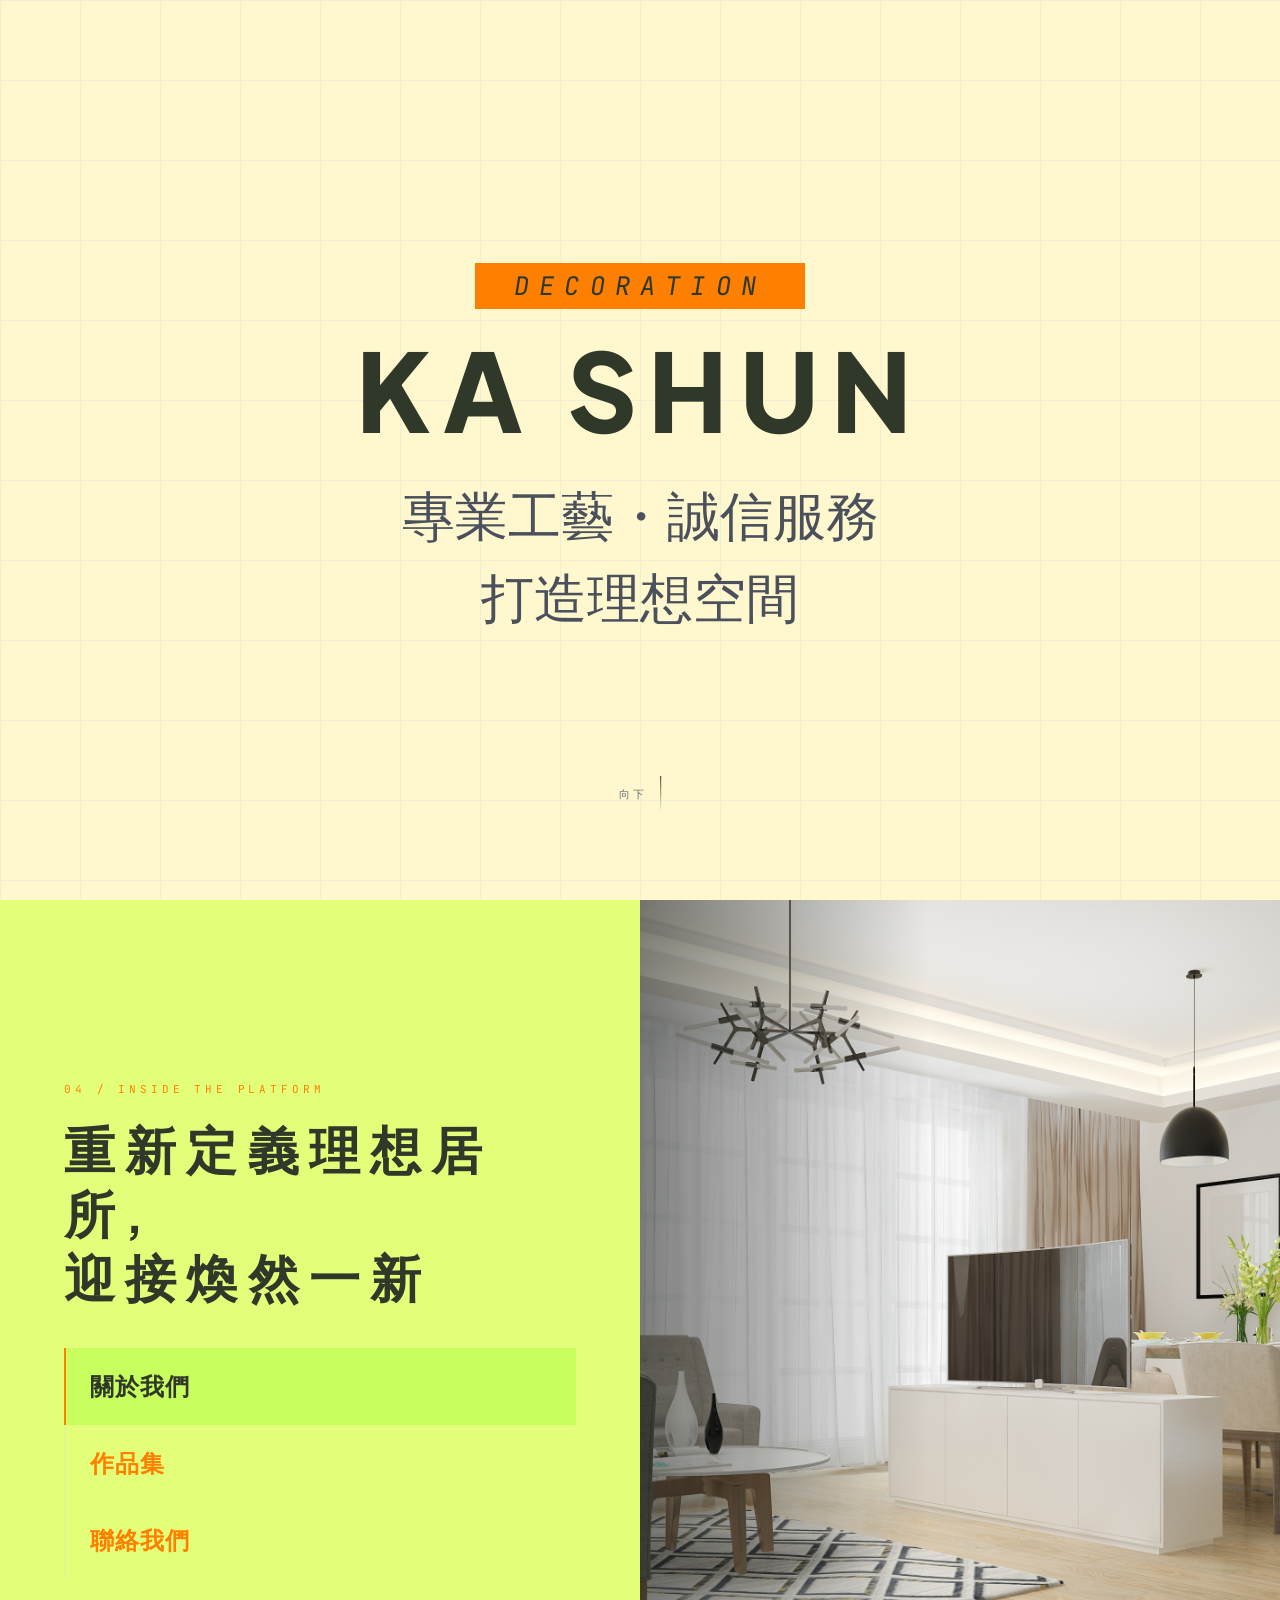
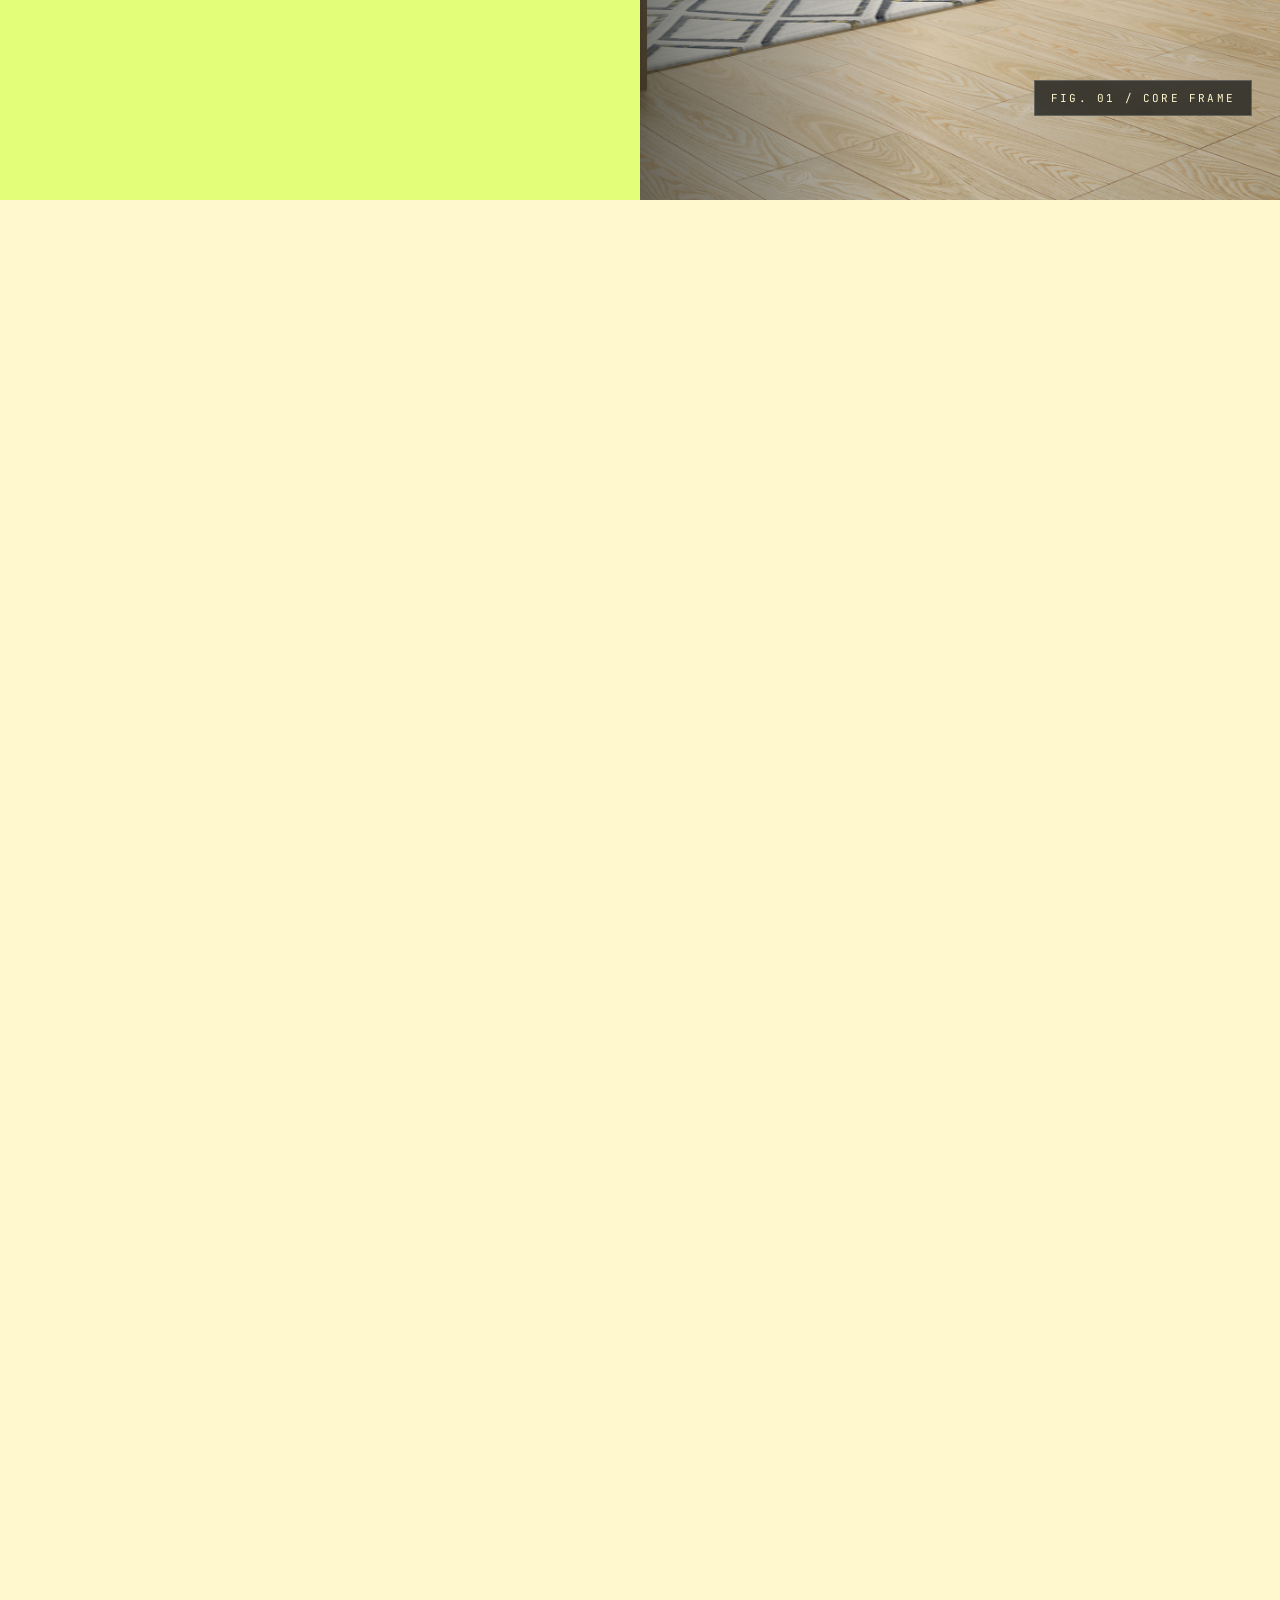
==== index.html @ 7aa77e69 "Update index.html" ====
<!DOCTYPE html>
<html lang="en">
<head>
<meta charset="UTF-8">
<meta name="viewport" content="width=device-width, initial-scale=1.0">
<title>Ka Shun Decoration</title>
<meta name="description" content="The Nexus is a Z-Depth scroll-stacking industrial tech template with a brushed titanium and acid volt design system.">
<link rel="preconnect" href="https://fonts.googleapis.com">
<link rel="preconnect" href="https://fonts.gstatic.com" crossorigin>
<link href="https://fonts.googleapis.com/css2?family=Plus+Jakarta+Sans:wght@300;400;500;600;700;800&family=JetBrains+Mono:wght@400;500;700&display=swap" rel="stylesheet">
<link rel="stylesheet" href="css/templatemo-629-nexus-style.css">
</head>
<body>

<div class="scroll-spacer" aria-hidden="true"></div>

<!-- card 1: the floating hero -->
<section class="zcard card-hero" data-card="1">
  <div class="hero-grid" aria-hidden="true"></div>
  <!--<div class="glass-shape glass-a" aria-hidden="true"></div>-->
  <!--<div class="glass-shape glass-b" aria-hidden="true"></div>-->
  <!--<div class="glass-shape glass-c" aria-hidden="true"></div>-->
  <div class="hero-stage">
    <p class="hero-eyebrow">&nbsp;<i>Decoration</i>&nbsp;</p>
    <h1 class="hero-title">KA SHUN</h1>
    <h2 class="hero-sub-big">專業工藝・誠信服務<br>打造理想空間</h2><!--設計，不止空間<br>而是生活溫度-->
  </div>
  <div class="hero-scroll-hint">向下</div>
</section>

<!-- card 2: the engineered image overlay -->
<section class="zcard card-macro" data-card="2">
  <img class="macro-img" src="img/beautiful-colored-modern-interior-home-living-mockup-with-blank-poster-wall-decoration-sofa-chair-table-etc.jpg" alt="Macro view of the Nexus core module">
  <div class="macro-shade" aria-hidden="true"></div>
  <!--<div class="crosshair-v" aria-hidden="true"></div>
  <div class="crosshair-h" aria-hidden="true"></div>
  <div class="node-dot" aria-hidden="true"></div>-->
  <div class="node-box">
    <p class="node-box-tag-big">將軍澳中心</p>
    <div class="node-stat"><span>呎吋</span><span>445呎</span></div>
    <div class="node-stat"><span>間隔</span><span>2房2廳</span></div>
    <!--<div class="node-stat"><span>SYNC LATENCY</span><span>0.8 ms</span></div>-->
  </div>
  <div class="macro-caption">
    <span class="mono">家<span style="letter-spacing: 0.35em;">.添生活溫度</span></span>
    <h2>設計, 不止是空間</h2>
  </div>
</section>

<!-- card 3: the kinetic accordion fold -->
<section class="zcard card-fold" data-card="3">
  <div class="fold-head">
    <h2>專&nbsp;屬&nbsp;訂&nbsp;製,&nbsp;&nbsp;翻&nbsp;新&nbsp;日&nbsp;常</h2>
    <span class="mono">03 / Hover or tap a column</span>
  </div>
  <div class="accordion" id="accordion">
    <button class="slice" type="button" aria-expanded="false">
      <img class="slice-img" src="img/3d-rendering-loft-luxury-living-room-with-shelf-near-dining-table.jpg" alt="Core processing array">
      <div class="slice-shade" aria-hidden="true"></div>
      <div class="slice-idle">
        <span class="slice-num">01</span>
        <span class="slice-idle-title">日出康城 峻瀅</span>
        <span class="slice-num" aria-hidden="true">+</span>
      </div>
      <div class="slice-reveal">
        <span class="mono">01</span>
        <h3>日出康城 峻瀅</h3>
        <p>Sixty-four hot-swappable compute blades aligned on a single coherent fabric, tuned for sustained full-load operation.</p>
      </div>
    </button>
    <button class="slice" type="button" aria-expanded="false">
      <img class="slice-img" src="img/poster-frame-mock-up-modern-home-living-room-interior-with-white-sofa-coffee-table-with-decor-3d-render.jpg" alt="Liquid cooling fluidics loop">
      <div class="slice-shade" aria-hidden="true"></div>
      <div class="slice-idle">
        <span class="slice-num">02</span>
        <span class="slice-idle-title">健威花園</span>
        <span class="slice-num" aria-hidden="true">+</span>
      </div>
      <div class="slice-reveal">
        <span class="mono">02</span>
        <h3>健威花園</h3>
        <p>A sealed dielectric loop moves heat away from silicon at the source, holding the entire rack within a two degree band.</p>
      </div>
    </button>
    <button class="slice" type="button" aria-expanded="false">
      <img class="slice-img" src="img/3d-rendering-modern-dining-room-living-room-with-luxury-decor.jpg" alt="Power distribution grid">
      <div class="slice-shade" aria-hidden="true"></div>
      <div class="slice-idle">
        <span class="slice-num">03</span>
        <span class="slice-idle-title">荔景 悅麗苑</span>
        <span class="slice-num" aria-hidden="true">+</span>
      </div>
      <div class="slice-reveal">
        <span class="mono">03</span>
        <h3>荔景 悅麗苑</h3>
        <p>Redundant busbars and solid-state switching deliver clean power with zero transfer time when a feed drops.</p>
      </div>
    </button>
    <button class="slice" type="button" aria-expanded="false">
      <img class="slice-img" src="img/3d-rendering-loft-luxury-living-room-with-shelf-near-dining-table1.jpg" alt="Optical interconnect sync layer">
      <div class="slice-shade" aria-hidden="true"></div>
      <div class="slice-idle">
        <span class="slice-num">04</span>
        <span class="slice-idle-title">嘉湖山莊</span>
        <span class="slice-num" aria-hidden="true">+</span>
      </div>
      <div class="slice-reveal">
        <span class="mono">04</span>
        <h3>嘉湖山莊</h3>
        <p>Optical interconnects keep every node phase-locked, so distributed workloads behave like a single machine.</p>
      </div>
    </button>
  </div>
</section>

<!-- card 4: the matrix tabs and signature -->
<section class="zcard card-matrix" data-card="4">
  <div class="matrix-left">
    <p class="mono-tag">04 / Inside the platform</p>
    <h2 style="letter-spacing: 0.2em; line-height: clamp(60px,5vw,75px);">重新定義理想居所, <br>迎接煥然一新</h2>
    <div class="matrix-tabs">
      <button class="matrix-tab active" type="button" data-goto="core" aria-selected="true"><!--data-goto="core"-->
        <span class="tab-line"><span class="tab-name">關於我們</span></span>
        <!--<p>The structural heart of the Nexus. A milled aluminum frame that locates every module to within five microns.</p>-->
      </button>
      <button class="matrix-tab" type="button" data-goto="fluidics" aria-selected="false"><!--data-goto="fluidics"-->
        <span class="tab-line"><span class="tab-name">作品集</span></span>
        <!--<p>Quick-disconnect manifolds route coolant through the chassis without a single exposed line.</p>-->
      </button>
      <button class="matrix-tab" type="button" data-goto="sync" aria-selected="false"><!--data-goto="sync"-->
        <span class="tab-line"><span class="tab-name">聯絡我們</span></span>
        <!--<p>A dedicated timing plane distributes a single clock to all nodes, end to end, rack to rack.</p>-->
      </button>
    </div>
  </div>
  <div class="matrix-right">
    <img class="matrix-img active" src="img/3d-rendering-modern-dining-room-living-room-with-luxury-decor-1.jpg" data-panel="core" alt="The Nexus core frame"><!--data-panel="core"-->
    <img class="matrix-img" src="img/stylish-scandinavian-living-room-with-design-mint-sofa-furnitures-mock-up-poster-map-plants-eleg.jpg" data-panel="fluidics" alt="The Nexus fluidics manifold"><!--data-panel="fluidics"-->
    <img class="matrix-img" src="img/modern-scandinavian-home-interior.jpg"  data-panel="sync" alt="The Nexus sync timing plane"><!--data-panel="sync"-->
    <div class="matrix-img-shade" aria-hidden="true"></div>
    <div class="matrix-caption" id="matrixCaption">FIG. 01 / CORE FRAME</div>
  </div>
</section>
	

<!-- permanent hud signature bar              Hidden             -->
<footer class="hud" style="display: none;">
  <a class="hud-brand" href="https://www.templatemo.com/tm-629-nexus-system" target="_blank" rel="nofollow noopener">
    <span class="dot" aria-hidden="true"></span>Nexus System
  </a>
  <span class="hud-credit">FREE CSS TEMPLATES / <a href="https://templatemo.com" target="_blank" rel="nofollow noopener">TEMPLATEMO</a></span>
  <div class="hud-progress">
    <div class="hud-track"><div class="hud-fill" id="hudFill"></div></div>
    <span class="hud-pct" id="hudPct">000%</span>
  </div>
  <div class="hud-nav">
    <button class="hud-arrow" id="navUp" type="button" aria-label="Previous section">
      <svg viewBox="0 0 14 14" fill="none" xmlns="http://www.w3.org/2000/svg" aria-hidden="true"><path d="M2 9L7 4L12 9" stroke="currentColor" stroke-width="1.5"/></svg>
    </button>
    <button class="hud-arrow" id="navDown" type="button" aria-label="Next section">
      <svg viewBox="0 0 14 14" fill="none" xmlns="http://www.w3.org/2000/svg" aria-hidden="true"><path d="M2 5L7 10L12 5" stroke="currentColor" stroke-width="1.5"/></svg>
    </button>
  </div>
</footer>

<script src="js/templatemo-629-nexus-script.js"></script>
</body>
</html>
---- css/templatemo-629-nexus-style.css ----
/*
  Nexus System Template
  https://templatemo.com/tm-629-nexus-system
*/

:root {
  --titanium: #fff7ce; /* brushed titanium, cool metallic light grey */
  --carbon: #303929; /* carbon matte, deep light-absorbing dark */
  --volt: #ff8000; /* acid volt, electric neon accent */
  --steel: #D9E0E4; /* muted steel lines and borders */
  --graphite: #E3FF7A; /* deep graphite grey with a whisper of green */
  --white: #FFFFFF;
  --hud-h: 60px;
  --ease-silk: cubic-bezier(0.16, 1, 0.3, 1);
}

* { margin: 0; padding: 0; box-sizing: border-box; }

html { scroll-behavior: auto; }

body {
  font-family: 'Plus Jakarta Sans', sans-serif;
  background: var(--titanium);
  color: var(--carbon);
  overflow-x: hidden;
  -webkit-font-smoothing: antialiased;
}

img { display: block; max-width: 100%; }

a { color: inherit; text-decoration: none; }

button { font-family: inherit; border: none; background: none; cursor: pointer; color: inherit; }

.mono { font-family: 'JetBrains Mono', monospace;}

/* ---------- scroll spacer creates the 400vh track ---------- */
.scroll-spacer { height: 400vh; }

/* ---------- z-depth card engine ---------- */
.zcard {
  position: fixed;
  top: 0;
  left: 0;
  width: 100vw;
  height: 100vh;
  height: 100svh;
  transform-origin: top center;
  will-change: transform, opacity;
  overflow: hidden;
}

.zcard[data-card="1"] { z-index: 10; }
.zcard[data-card="2"] { z-index: 20; transform: translateY(100%); }
.zcard[data-card="3"] { z-index: 30; transform: translateY(100%); }
.zcard[data-card="4"] { z-index: 40; transform: translateY(100%); }

/* ---------- card 1: the floating hero ---------- */
.card-hero {
  background: var(--titanium);
  display: flex;
  align-items: center;
  justify-content: center;
}

.hero-stage {
  position: relative;
  text-align: center;
  z-index: 5;
  padding: 0 24px;
}

.hero-eyebrow {
  font-family: 'JetBrains Mono', monospace;
  font-size: clamp(18px, 2vw, 30px);
  letter-spacing: 0.4em;
  text-transform: uppercase;
  color: var(--carbon);
  background: var(--volt);
  display: inline-block;
  padding: 6px 14px 6px 14px;
  margin-bottom: 28px;
}

.hero-title {
  font-size: clamp(78px, 8.5vw, 150px);
  font-weight: 800;
  letter-spacing: 0.11em;
  line-height: 0.95;
  color: var(--carbon);
}

.hero-sub-big {
  margin: 32px auto 0;
  max-width: 480px;
  font-size: clamp(30px,6.3vw,53px);
  font-weight: 200;
  line-height: 1.55;
  color: #4B515C;
}

.hero-sub {
  margin: 32px auto 0;
  max-width: 480px;
  font-size: 16px;
  font-weight: 400;
  line-height: 1.7;
  color: #4B515C;
}

.hero-scroll-hint {
  position: absolute;
  bottom: calc(var(--hud-h) + 28px);
  left: 50%;
  transform: translateX(-50%);
  font-family: 'JetBrains Mono', monospace;
  font-size: 11px;
  letter-spacing: 0.3em;
  text-transform: uppercase;
  color: #6A7077;
  display: flex;
  align-items: center;
  gap: 12px;
}

.hero-scroll-hint::after {
  content: "";
  width: 1px;
  height: 36px;
  background: linear-gradient(to bottom, var(--carbon), transparent);
  animation: hint-drop 2.2s var(--ease-silk) infinite;
}

@keyframes hint-drop {
  0% { transform: scaleY(0); transform-origin: top; }
  55% { transform: scaleY(1); transform-origin: top; }
  56% { transform-origin: bottom; }
  100% { transform: scaleY(0); transform-origin: bottom; }
}

/* floating translucent glass shapes */
.glass-shape {
  position: absolute;
  backdrop-filter: blur(10px);
  -webkit-backdrop-filter: blur(10px);
  background: rgba(255, 255, 255, 0.35);
  border: 1px solid var(--steel);
  z-index: 2;
}

.glass-a {
  width: 220px;
  height: 220px;
  top: 12%;
  left: 8%;
  border-radius: 32px;
  animation: bob-a 9s ease-in-out infinite;
}

.glass-b {
  width: 150px;
  height: 150px;
  bottom: 18%;
  right: 10%;
  border-radius: 50%;
  animation: bob-b 7s ease-in-out infinite;
}

.glass-c {
  width: 110px;
  height: 110px;
  top: 20%;
  right: 22%;
  border-radius: 20px;
  transform: rotate(18deg);
  animation: bob-c 11s ease-in-out infinite;
}

@keyframes bob-a {
  0%, 100% { transform: translateY(0); }
  50% { transform: translateY(-26px); }
}

@keyframes bob-b {
  0%, 100% { transform: translateY(0); }
  50% { transform: translateY(22px); }
}

@keyframes bob-c {
  0%, 100% { transform: translateY(0) rotate(18deg); }
  50% { transform: translateY(-18px) rotate(24deg); }
}

/* faint engineering grid behind the hero */
.hero-grid {
  position: absolute;
  inset: 0;
  background-image: linear-gradient(var(--steel) 1px, transparent 1px), linear-gradient(90deg, var(--steel) 1px, transparent 1px);
  background-size: 80px 80px;
  opacity: 0.35;
  z-index: 1;
}

/* ---------- card 2: the engineered image overlay ---------- */
.card-macro { background: var(--carbon); }

.macro-img {
  position: absolute;
  inset: 0;
  width: 100%;
  height: 100%;
  object-fit: cover;
}

.macro-shade {
  position: absolute;
  inset: 0;
  background: linear-gradient(to bottom, rgba(13, 14, 21, 0.25), rgba(13, 14, 21, 0.05) 40%, rgba(13, 14, 21, 0.35));
}

.crosshair-v, .crosshair-h { position: absolute; background: rgba(255, 255, 255, 0.4); }

.crosshair-v { top: 0; bottom: 0; left: 62%; width: 1px; }

.crosshair-h { left: 0; right: 0; top: 40%; height: 1px; }

.node-dot {
  position: absolute;
  left: 62%;
  top: 40%;
  width: 12px;
  height: 12px;
  border-radius: 50%;
  background: var(--volt);
  transform: translate(-50%, -50%);
  box-shadow: 0 0 0 6px rgba(209, 255, 0, 0.25), 0 0 24px 4px rgba(209, 255, 0, 0.8);
  animation: node-pulse 2.6s ease-in-out infinite;
}

@keyframes node-pulse {
  0%, 100% { box-shadow: 0 0 0 6px rgba(209, 255, 0, 0.25), 0 0 24px 4px rgba(209, 255, 0, 0.8); }
  50% { box-shadow: 0 0 0 12px rgba(209, 255, 0, 0.12), 0 0 36px 8px rgba(209, 255, 0, 0.95); }
}

.node-box {
  position: absolute;
  left: calc(62% + 28px);
  top: calc(40% + 28px);
  width: 280px;
  max-width: calc(40vw - 48px);
  background: rgba(13, 14, 21, 0.85);
  backdrop-filter: blur(8px);
  -webkit-backdrop-filter: blur(8px);
  border: 1px solid rgba(217, 224, 228, 0.3);
  color: var(--titanium);
  padding: 20px;
}

.node-box-tag {
  font-family: 'JetBrains Mono', monospace;
  font-size: 10px;
  letter-spacing: 0.3em;
  color: var(--volt);
  margin-bottom: 14px;
}

.node-box-tag-big {
  font-family: 'JetBrains Mono', monospace;
  font-size: 20px;
  letter-spacing: 0.3em;
  color: var(--volt);
  margin-bottom: 14px;
}

.node-stat {
  display: flex;
  justify-content: space-between;
  font-family: 'JetBrains Mono', monospace;
  font-size: 12px;
  padding: 8px 0;
  border-bottom: 1px solid rgba(217, 224, 228, 0.15);
}

.node-stat:last-child { border-bottom: none; }

.node-stat span:last-child { color: #E3FF7A; }/*key color*/

.macro-caption {
  position: absolute;
  left: 40px;
  bottom: calc(var(--hud-h) + 36px);
  color: var(--titanium);
  max-width: 420px;
}

.macro-caption .mono {
  font-size: 24px;
  /*letter-spacing: 0.35em;*/
  text-transform: uppercase;
  color: #E3FF7A;
  display: block;
  margin-bottom: 14px;
}

.macro-caption h2 {
  font-size: clamp(28px, 4vw, 48px);
  font-weight: 700;
  letter-spacing: -0.02em;
  line-height: 1.1;
}

/* ---------- card 3: the kinetic accordion fold ---------- */
.card-fold { background: var(--white); display: flex; flex-direction: column; }

.fold-head {
  padding: 28px 40px 0;
  display: flex;
  justify-content: space-between;
  align-items: baseline;
  gap: 16px;
}

.fold-head h2 { font-size: clamp(22px, 3vw, 34px); font-weight: 700; letter-spacing: -0.02em; }

.fold-head .mono { font-size: 11px; letter-spacing: 0.3em; text-transform: uppercase; color: #6A7077; }

.accordion {
  flex: 1;
  display: flex;
  width: 100%;
  margin-top: 24px;
  border-top: 1px solid var(--steel);
}

.slice {
  position: relative;
  flex: 1 1 0;
  min-width: 0;
  overflow: hidden;
  border-right: 1px solid var(--steel);
  background: var(--white);
  transition: flex-grow 1.2s var(--ease-silk);
  cursor: pointer;
  text-align: left;
  padding: 0;
}

.slice:last-child { border-right: none; }

.slice.active { flex-grow: 3.7; }

.slice-img {
  position: absolute;
  inset: 0;
  width: 100%;
  height: 100%;
  object-fit: cover;
  opacity: 0;
  transform: scale(1.06);
  transition: opacity 1.2s var(--ease-silk), transform 1.2s var(--ease-silk);
}

.slice.active .slice-img { opacity: 1; transform: scale(1); }

.slice-shade {
  position: absolute;
  inset: 0;
  background: linear-gradient(to top, rgba(13, 14, 21, 0.75), rgba(13, 14, 21, 0) 55%);
  opacity: 0;
  transition: opacity 1.2s var(--ease-silk);
}

.slice.active .slice-shade { opacity: 1; }

.slice-idle {
  position: absolute;
  inset: 0;
  display: flex;
  flex-direction: column;
  justify-content: space-between;
  padding: 28px 0 calc(var(--hud-h) + 28px);
  align-items: center;
  transition: opacity 0.6s var(--ease-silk);
}

.slice.active .slice-idle { opacity: 0; }

.slice-num {
  font-family: 'JetBrains Mono', monospace;
  font-size: 12px;
  color: var(--carbon);
  letter-spacing: 0.2em;
}

.slice-idle-title {
  writing-mode: vertical-rl;
  font-size: clamp(16px, 2vw, 22px);
  font-weight: 600;
  letter-spacing: 0.12em;
  text-transform: uppercase;
  color: var(--carbon);
}

.slice-reveal {
  position: absolute;
  left: 28px;
  right: 28px;
  bottom: calc(var(--hud-h) + 28px);
  color: var(--titanium);
  opacity: 0;
  transform: translateY(16px);
  transition: opacity 1.2s var(--ease-silk), transform 1.2s var(--ease-silk);
}

.slice.active .slice-reveal { opacity: 1; transform: translateY(0); }

.slice-reveal .mono {
  font-size: 10px;
  letter-spacing: 0.3em;
  text-transform: uppercase;
  color: #E3FF7A;
  display: block;
  margin-bottom: 10px;
}

.slice-reveal h3 { font-size: clamp(20px, 2.6vw, 32px); font-weight: 700; letter-spacing: -0.01em; margin-bottom: 10px; white-space: nowrap; }

.slice-reveal p { font-size: 14px; line-height: 1.6; max-width: 380px; color: rgba(244, 245, 246, 0.85); }

.slice:focus-visible { outline: 2px solid var(--carbon); outline-offset: -2px; }

/* ---------- card 4: the matrix tabs and signature ---------- */
.card-matrix {
  background: var(--graphite);
  color: var(--carbon);
  display: grid;
  grid-template-columns: 1fr 1fr;
}

.matrix-left {
  display: flex;
  flex-direction: column;
  justify-content: center;
  padding: 60px clamp(28px, 5vw, 80px) calc(var(--hud-h) + 40px);
}

.matrix-left .mono-tag {
  font-family: 'JetBrains Mono', monospace;
  font-size: 11px;
  letter-spacing: 0.35em;
  text-transform: uppercase;
  color: var(--volt);
  margin-bottom: 20px;
}

.matrix-left h2 {
  font-size: clamp(30px, 4vw, 52px);
  font-weight: 700;
  letter-spacing: -0.02em;
  line-height: 1.05;
  margin-bottom: 40px;
}

.matrix-tab {
  display: block;
  width: 100%;
  text-align: left;
  padding: 22px 24px;
  border-left: 2px solid rgba(217, 224, 228, 0.2);
  transition: border-color 0.5s var(--ease-silk), background 0.5s var(--ease-silk);
}

.matrix-tab .tab-line {
  display: flex;
  align-items: baseline;
  gap: 16px;
}

.matrix-tab .tab-num {
  font-family: 'JetBrains Mono', monospace;
  font-size: 12px;
  color: #6A7077;
  transition: color 0.5s var(--ease-silk);
}

.matrix-tab .tab-name {
  font-size: clamp(18px, 2vw, 24px);
  font-weight: 600;
  letter-spacing: 0.04em;
  color: var(--volt);
  transition: color 0.5s var(--ease-silk);
}

.matrix-tab p {
  margin-top: 10px;
  font-size: 14px;
  line-height: 1.6;
  color: var(--carbon);
  max-height: 0;
  overflow: hidden;
  opacity: 0;
  transition: max-height 0.7s var(--ease-silk), opacity 0.7s var(--ease-silk);
}

.matrix-tab.active {
  border-left-color: var(--volt);
  background: rgba(200,255,95,1);
}

.matrix-tab.active .tab-num { color: var(--volt); }

.matrix-tab.active .tab-name { color: var(--carbon); }

.matrix-tab.active p { max-height: 120px; opacity: 1; }

.matrix-tab:focus-visible { outline: 2px solid var(--volt); outline-offset: -2px; }

.matrix-right { position: relative; overflow: hidden; }

.matrix-img {
  position: absolute;
  inset: 0;
  width: 100%;
  height: 100%;
  object-fit: cover;
  opacity: 0;
  transform: scale(1.05);
  transition: opacity 1s var(--ease-silk), transform 1.4s var(--ease-silk);
}

.matrix-img.active { opacity: 1; transform: scale(1); }

.matrix-img-shade {
  position: absolute;
  inset: 0;
  background: linear-gradient(to right, rgba(26, 29, 26, 0.55), rgba(26, 29, 26, 0) 45%);
  pointer-events: none;
}

.matrix-caption {
  position: absolute;
  right: 28px;
  bottom: calc(var(--hud-h) + 24px);
  font-family: 'JetBrains Mono', monospace;
  font-size: 11px;
  letter-spacing: 0.2em;
  color: var(--titanium);
  background: rgba(26, 29, 26, 0.78);
  backdrop-filter: blur(6px);
  -webkit-backdrop-filter: blur(6px);
  border: 1px solid rgba(217, 224, 228, 0.25);
  padding: 10px 16px;
}

/* ---------- the permanent hud signature bar ---------- */
.hud {
  position: fixed;
  left: 0;
  right: 0;
  bottom: 0;
  height: var(--hud-h);
  z-index: 9999;
  display: flex;
  align-items: center;
  justify-content: space-between;
  gap: 24px;
  padding: 0 clamp(20px, 4vw, 40px);
  background: rgba(244, 245, 246, 0.82);
  backdrop-filter: blur(12px);
  -webkit-backdrop-filter: blur(12px);
  border-top: 1px solid var(--steel);
}

.hud-brand {
  font-weight: 300;
  letter-spacing: 0.22em;
  font-size: 13px;
  color: var(--carbon);
  display: flex;
  align-items: center;
  gap: 10px;
  white-space: nowrap;
}

.hud-brand .dot {
  width: 6px;
  height: 6px;
  border-radius: 50%;
  background: var(--volt);
  box-shadow: 0 0 0 1px rgba(13, 14, 21, 0.35);
}

.hud-credit {
  font-family: 'JetBrains Mono', monospace;
  font-size: 10px;
  letter-spacing: 0.12em;
  color: #6A7077;
  white-space: nowrap;
}

.hud-credit a { color: var(--carbon); border-bottom: 1px solid var(--volt); padding-bottom: 1px; }

.hud-progress {
  flex: 1;
  max-width: 320px;
  display: flex;
  align-items: center;
  gap: 14px;
}

.hud-track {
  flex: 1;
  height: 2px;
  background: var(--steel);
  position: relative;
  overflow: hidden;
}

.hud-fill {
  position: absolute;
  left: 0;
  top: 0;
  bottom: 0;
  width: 0%;
  background: var(--volt);
}

.hud-pct {
  font-family: 'JetBrains Mono', monospace;
  font-size: 11px;
  color: var(--carbon);
  min-width: 44px;
  text-align: right;
}

.hud-nav {
  display: flex;
  align-items: center;
  gap: 8px;
  padding-left: 20px;
  border-left: 1px solid var(--steel);
}

.hud-arrow {
  width: 40px;
  height: 40px;
  display: flex;
  align-items: center;
  justify-content: center;
  border: 1px solid var(--steel);
  background: var(--white);
  color: var(--carbon);
  transition: background 0.4s var(--ease-silk), border-color 0.4s var(--ease-silk), color 0.4s var(--ease-silk), opacity 0.4s var(--ease-silk);
}

.hud-arrow svg { width: 14px; height: 14px; display: block; }

.hud-arrow:hover:not(:disabled) {
  background: var(--volt);
  border-color: var(--carbon);
  color: var(--carbon);
}

.hud-arrow:disabled { opacity: 0.3; cursor: default; }

.hud-arrow:focus-visible { outline: 2px solid var(--carbon); outline-offset: 2px; }

/* ---------- responsive ---------- */
@media (max-width: 900px) {
  .glass-a { width: 140px; height: 140px; left: 4%; }
  .glass-b { width: 100px; height: 100px; right: 6%; }
  .glass-c { width: 80px; height: 80px; right: 12%; }
  .crosshair-v { left: 50%; }
  .node-dot { left: 50%; }
  .node-box { left: 24px; right: 24px; width: auto; top: calc(40% + 28px); }
  .macro-caption { left: 24px; right: 24px; }
  .accordion { flex-direction: column; }
  .slice { border-right: none; border-bottom: 1px solid var(--steel); }
  .slice:last-child { border-bottom: none; }
  .slice-idle { flex-direction: row; align-items: center; justify-content: space-between; padding: 0 24px; }
  .slice-idle-title { writing-mode: horizontal-tb; letter-spacing: 0.08em; }
  .slice-reveal { left: 24px; right: 24px; bottom: 20px; }
  .slice-reveal h3 { white-space: normal; }
  .fold-head { padding: 20px 24px 0; flex-direction: column; gap: 6px; }
  .accordion { margin-top: 16px; }
  .card-matrix { grid-template-columns: 1fr; grid-template-rows: auto 1fr; }
  .matrix-left { padding: 40px 24px 24px; justify-content: flex-start; }
  .matrix-left h2 { margin-bottom: 20px; }
  .matrix-tab { padding: 14px 16px; }
  .matrix-caption { right: 16px; bottom: calc(var(--hud-h) + 16px); }
  .hud-credit { display: none; }
  .hud-pct { display: none; }
}

@media (max-height: 540px) {
  .hero-title { font-size: clamp(40px, 10vh, 90px); }
  .hero-sub { display: none; }
  .matrix-tab p { display: none; }
}

/* ---------- reduced motion: collapse to a calm static document ---------- */
@media (prefers-reduced-motion: reduce) {
  .scroll-spacer { display: none; }
  .zcard {
    position: relative;
    width: 100%;
    height: auto;
    min-height: 100vh;
    transform: none !important;
    opacity: 1 !important;
  }
  .glass-a, .glass-b, .glass-c, .node-dot, .hero-scroll-hint::after { animation: none !important; }
  .slice, .slice-img, .slice-shade, .slice-reveal, .matrix-img, .matrix-tab p { transition: none !important; }
  .card-macro, .matrix-right { min-height: 100vh; }
}
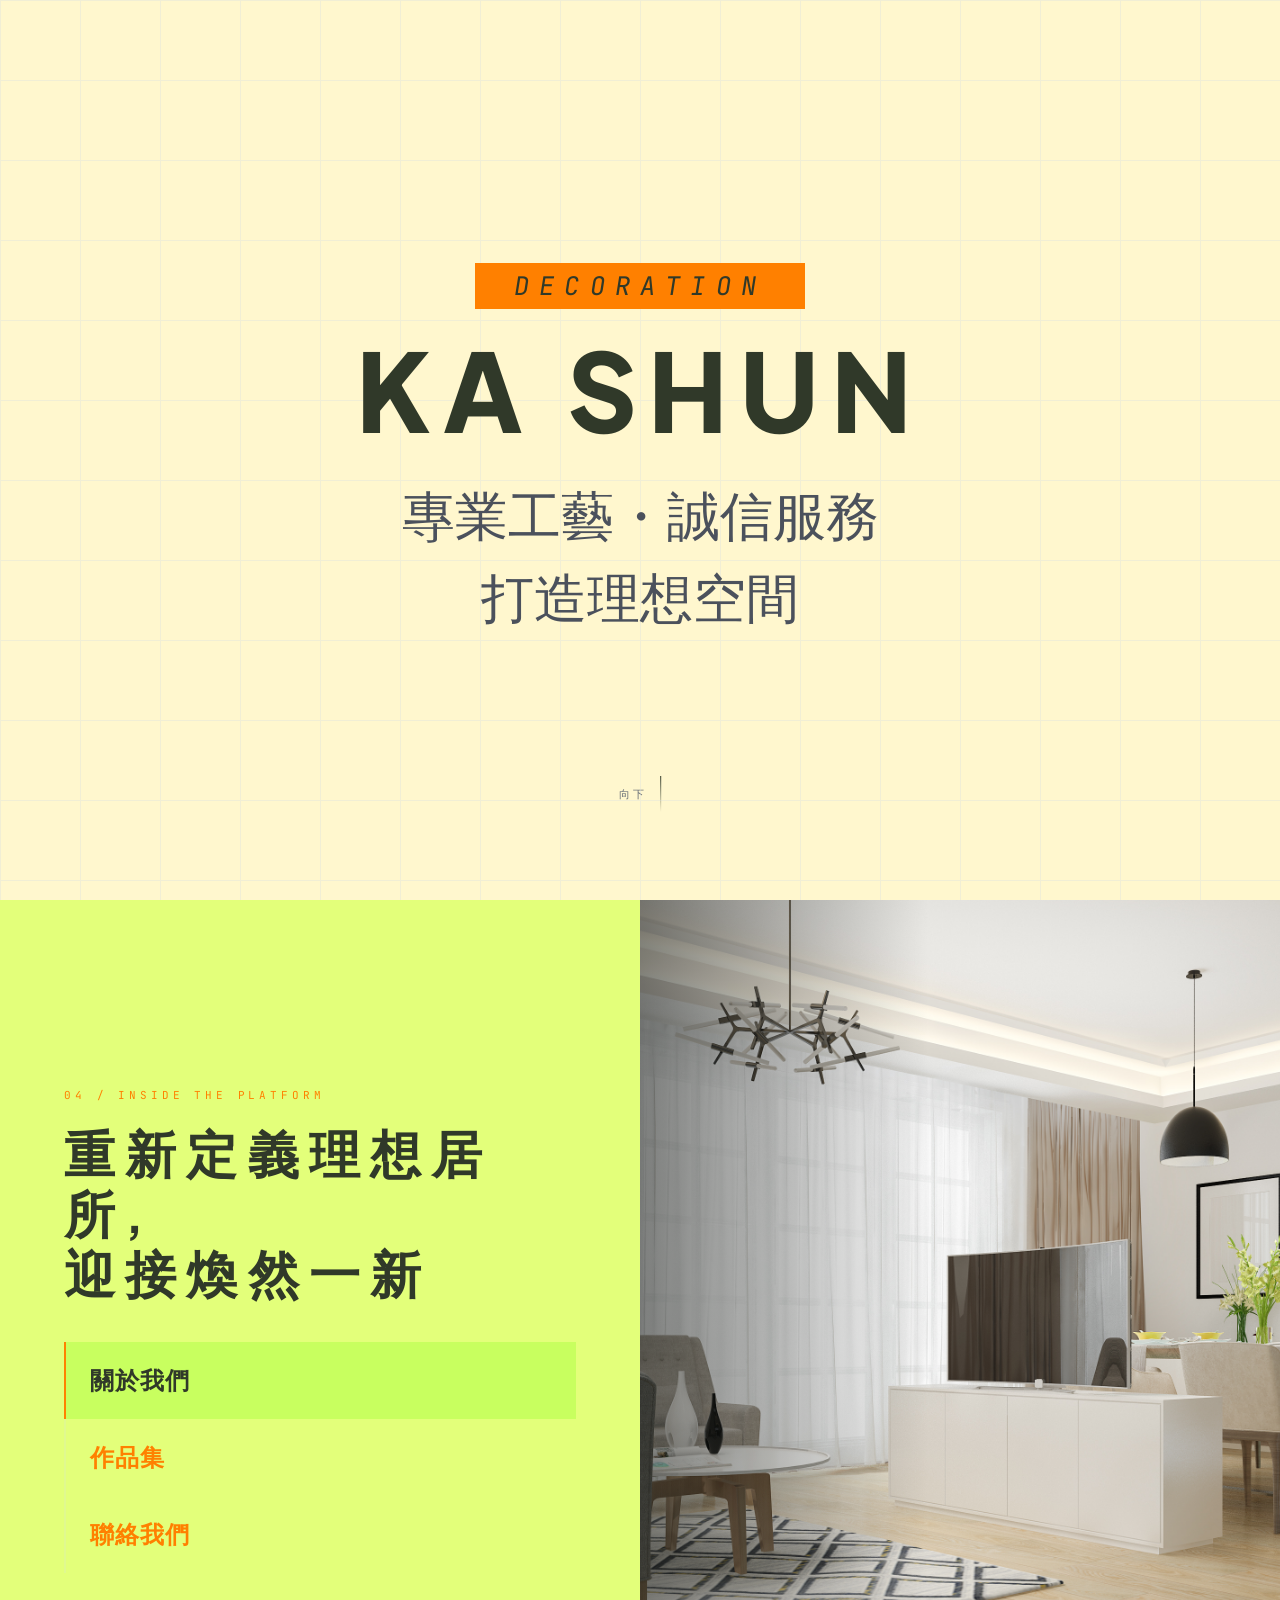
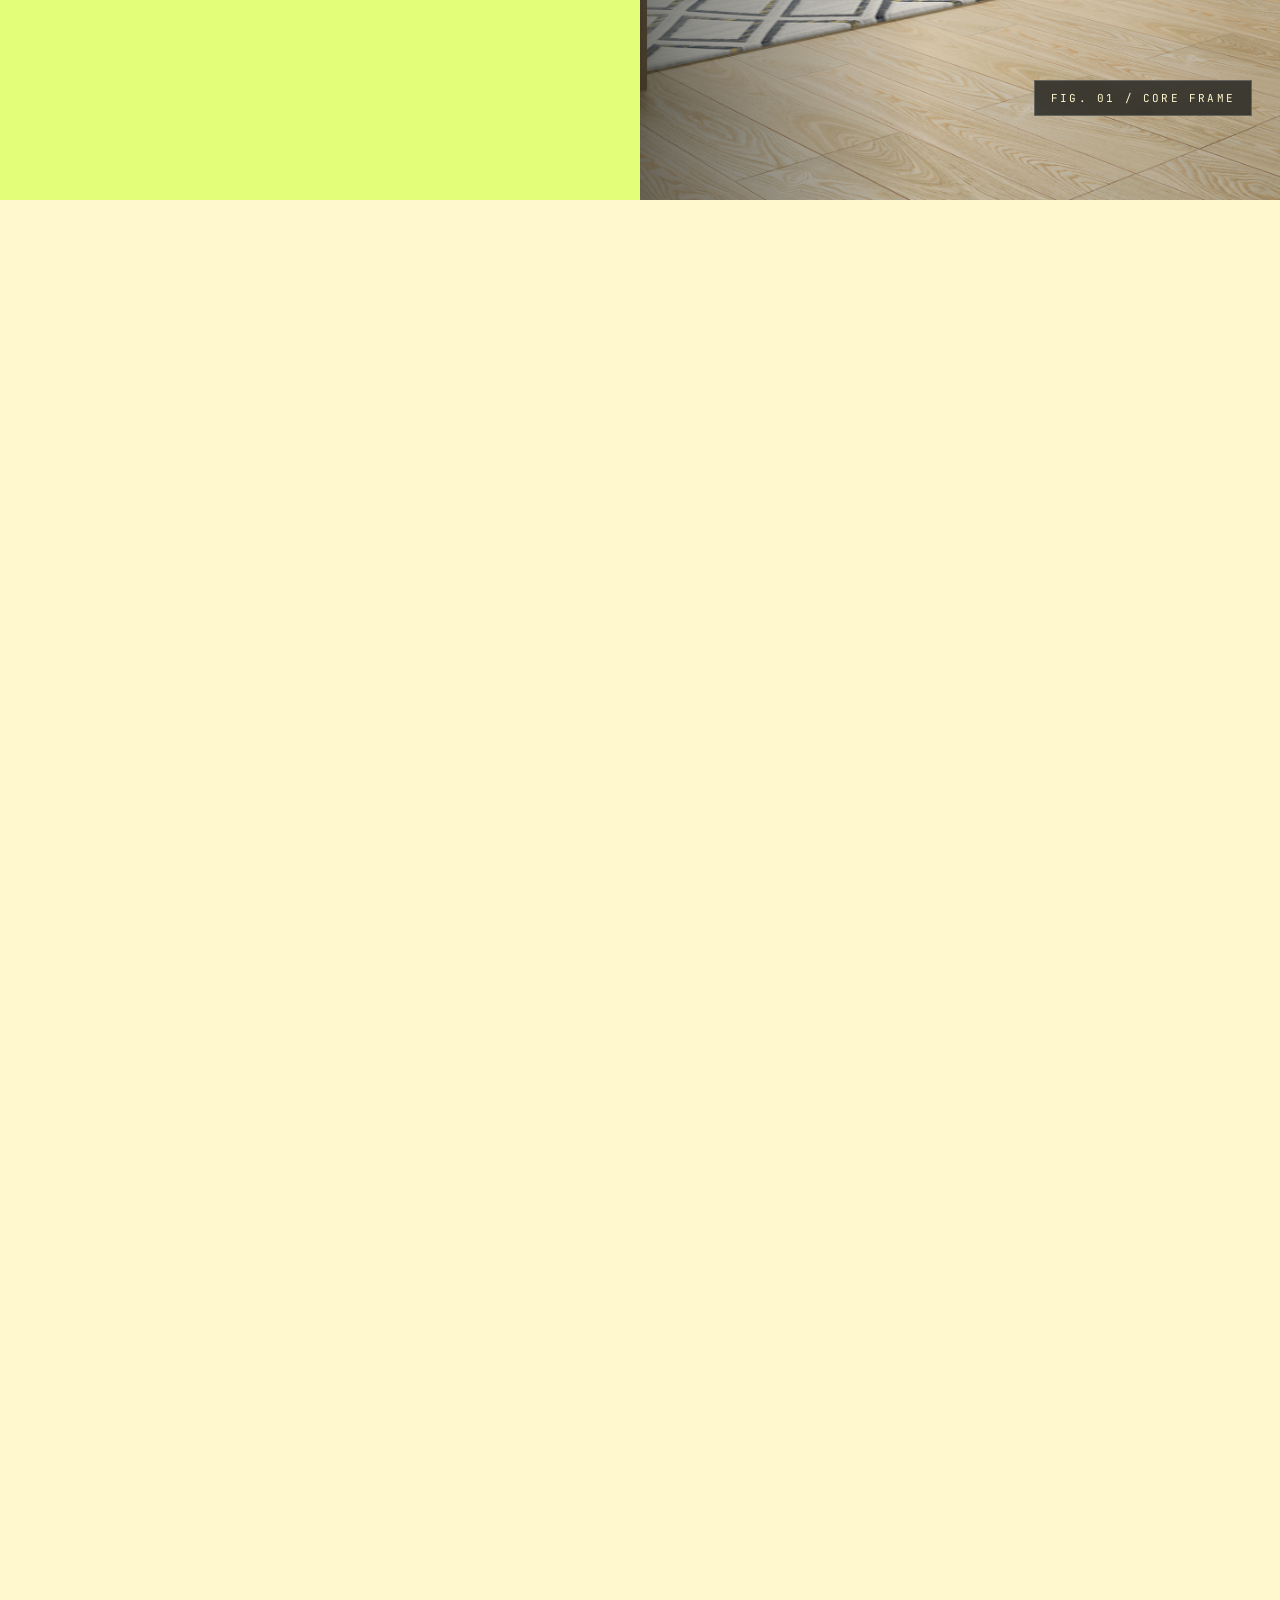
==== commit 94753d39: "Update index.html" ====
--- a/index.html
+++ b/index.html
@@ -117,7 +117,7 @@
 <section class="zcard card-matrix" data-card="4">
   <div class="matrix-left">
     <p class="mono-tag">04 / Inside the platform</p>
-    <h2 style="letter-spacing: 0.2em; line-height: clamp(60px,5vw,75px);">重新定義理想居所, <br>迎接煥然一新</h2>
+    <h2 style="letter-spacing: 0.2em; line-height: clamp(60px,3vw,75px);">重新定義理想居所, <br>迎接煥然一新</h2>
     <div class="matrix-tabs">
       <button class="matrix-tab active" type="button" data-goto="core" aria-selected="true"><!--data-goto="core"-->
         <span class="tab-line"><span class="tab-name">關於我們</span></span>
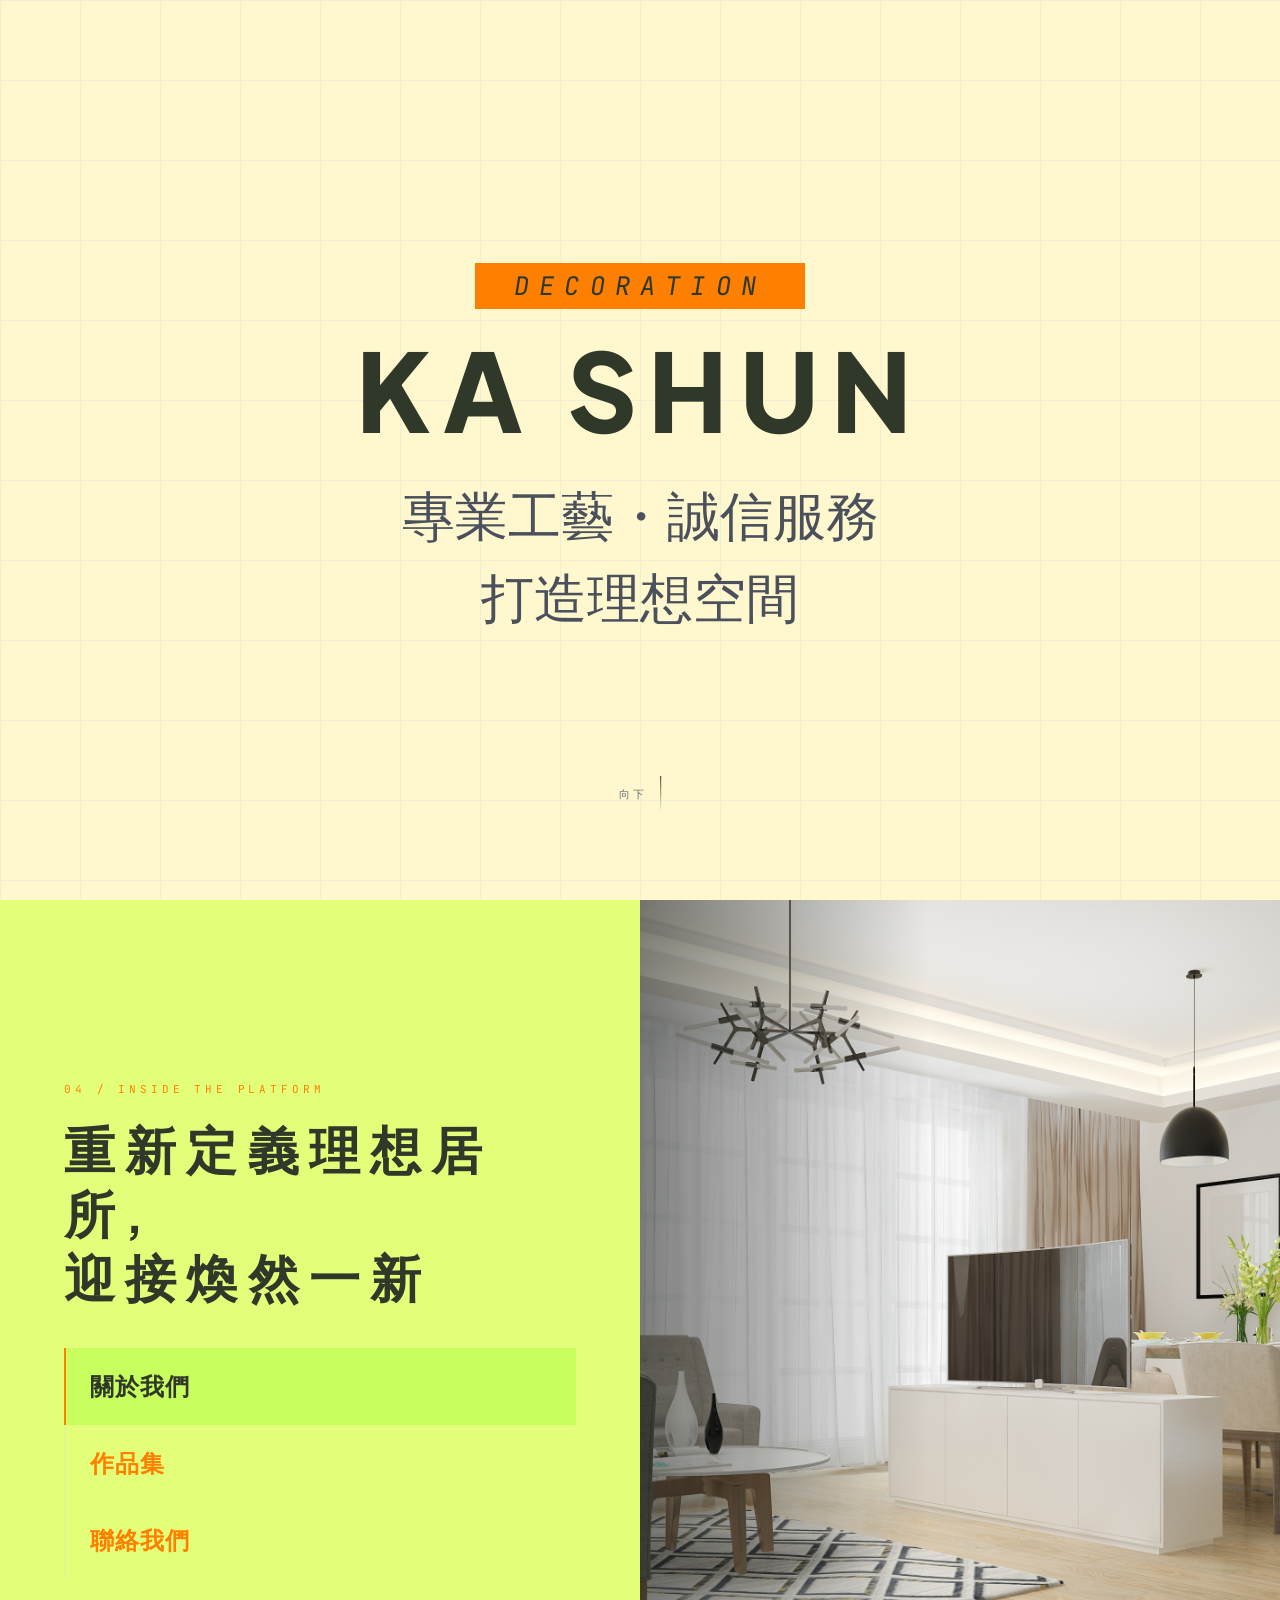
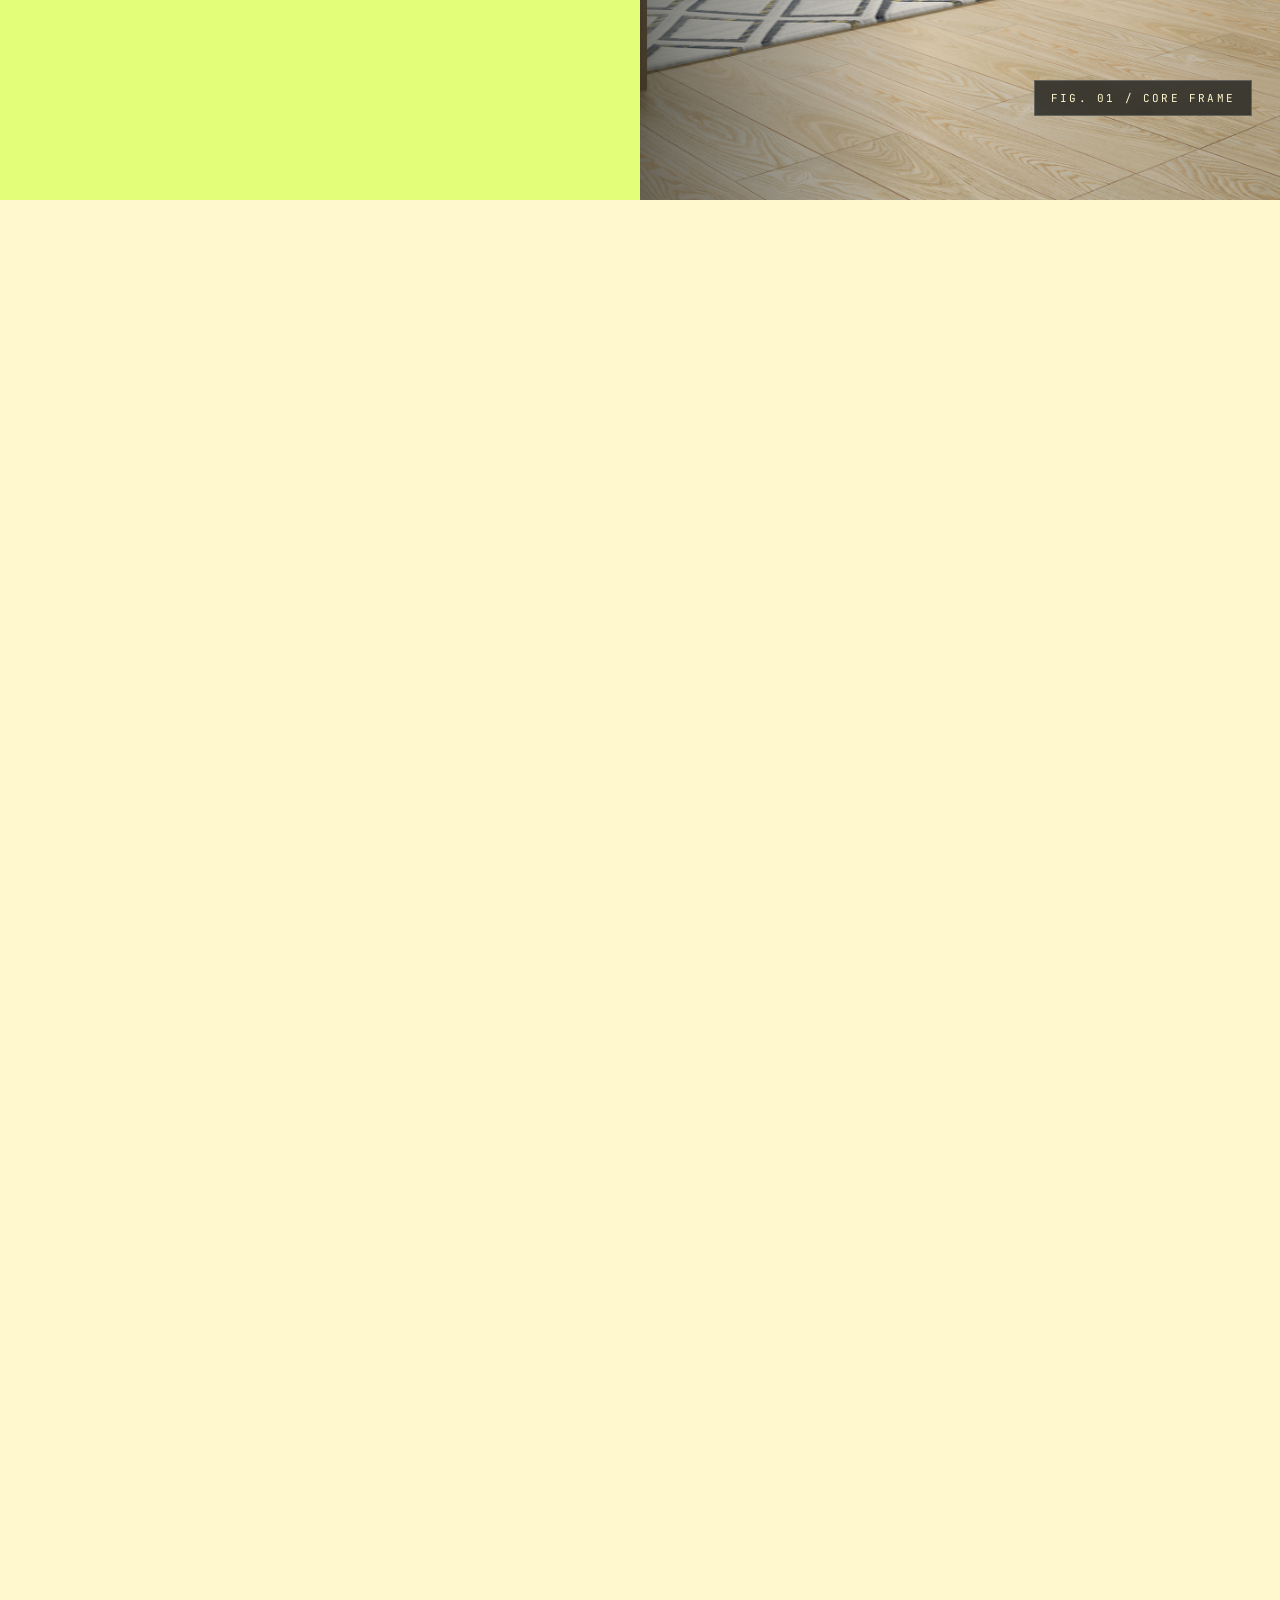
==== commit c3d89d3d: "Update index.html" ====
--- a/index.html
+++ b/index.html
@@ -117,7 +117,7 @@
 <section class="zcard card-matrix" data-card="4">
   <div class="matrix-left">
     <p class="mono-tag">04 / Inside the platform</p>
-    <h2 style="letter-spacing: 0.2em; line-height: clamp(60px,3vw,75px);">重新定義理想居所, <br>迎接煥然一新</h2>
+    <h2 style="letter-spacing: 0.2em; line-height: clamp(60px,5vw,75px);">重新定義理想居所, <br>迎接煥然一新</h2>
     <div class="matrix-tabs">
       <button class="matrix-tab active" type="button" data-goto="core" aria-selected="true"><!--data-goto="core"-->
         <span class="tab-line"><span class="tab-name">關於我們</span></span>
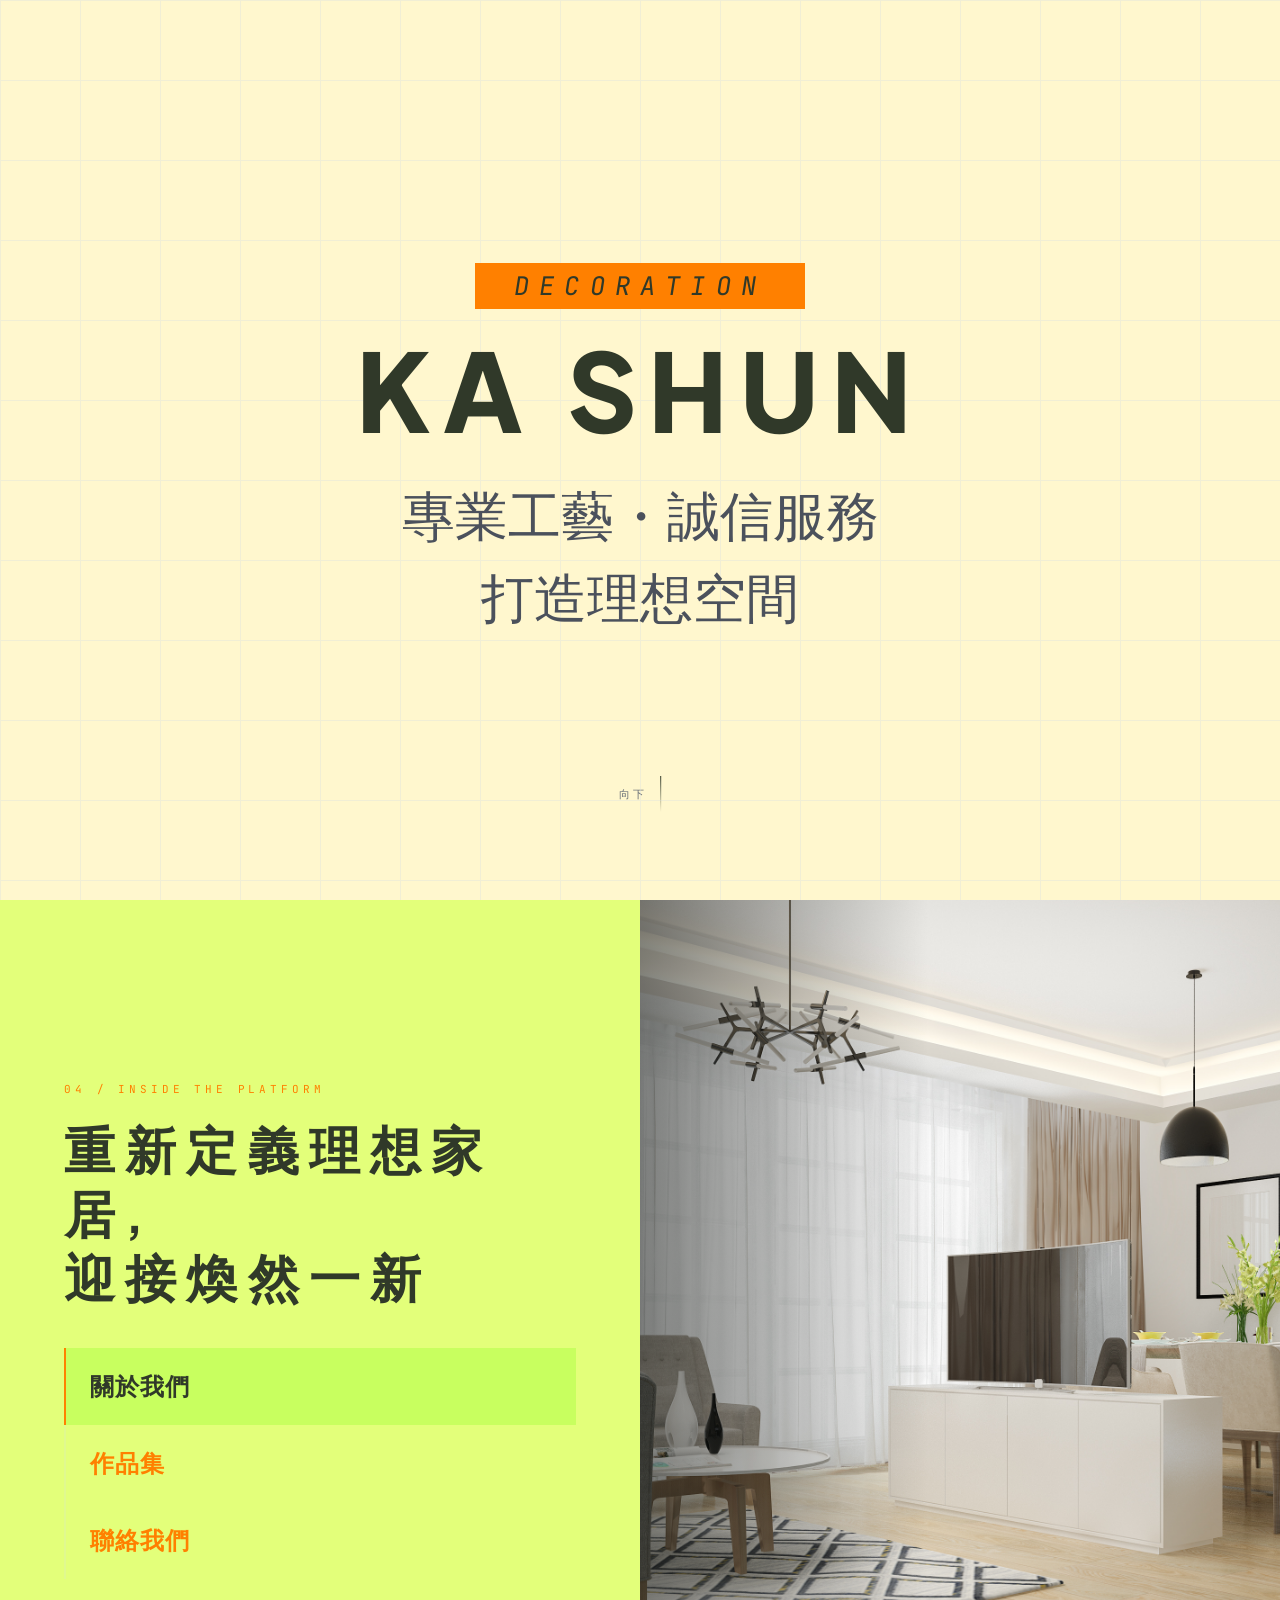
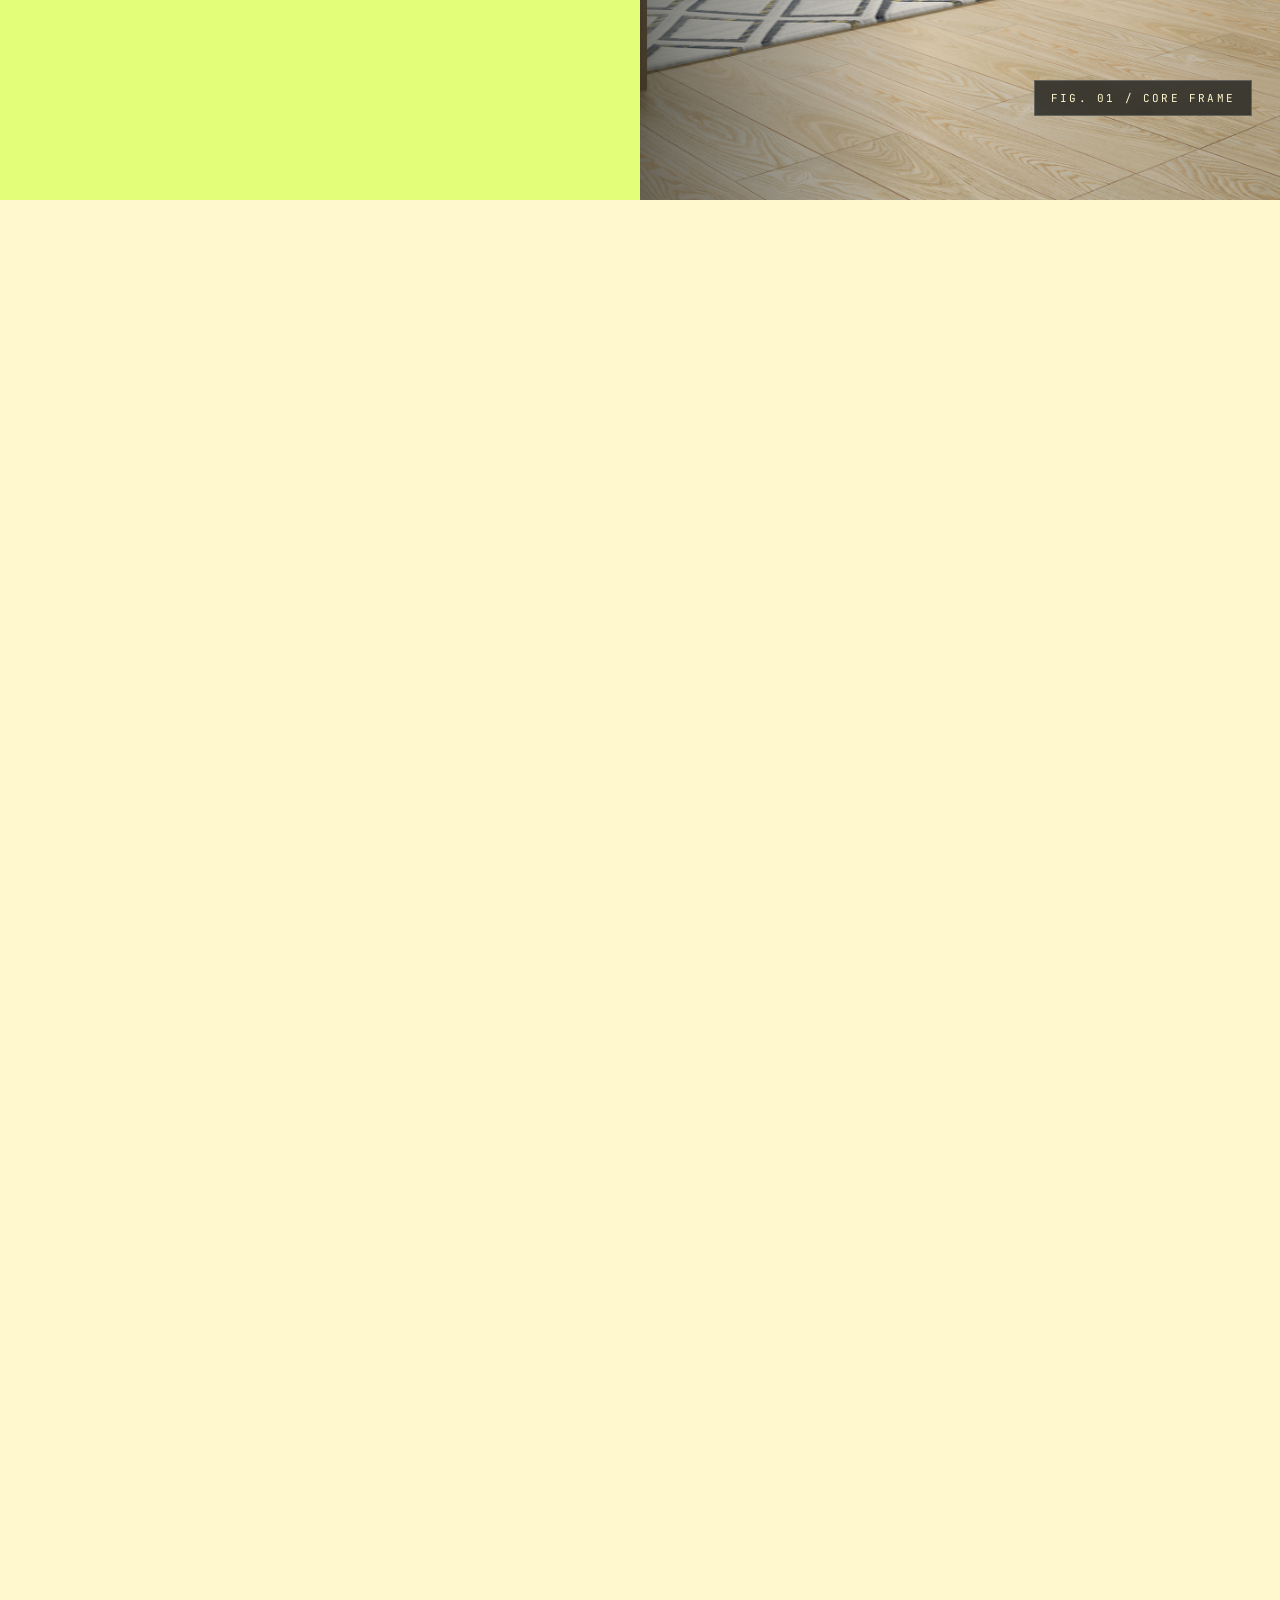
==== commit 9ac21022: "Update index.html" ====
--- a/index.html
+++ b/index.html
@@ -117,7 +117,7 @@
 <section class="zcard card-matrix" data-card="4">
   <div class="matrix-left">
     <p class="mono-tag">04 / Inside the platform</p>
-    <h2 style="letter-spacing: 0.2em; line-height: clamp(60px,5vw,75px);">重新定義理想居所, <br>迎接煥然一新</h2>
+    <h2 style="letter-spacing: 0.2em; line-height: clamp(40px,5vw,75px);">重新定義理想家居, <br>迎接煥然一新</h2>
     <div class="matrix-tabs">
       <button class="matrix-tab active" type="button" data-goto="core" aria-selected="true"><!--data-goto="core"-->
         <span class="tab-line"><span class="tab-name">關於我們</span></span>
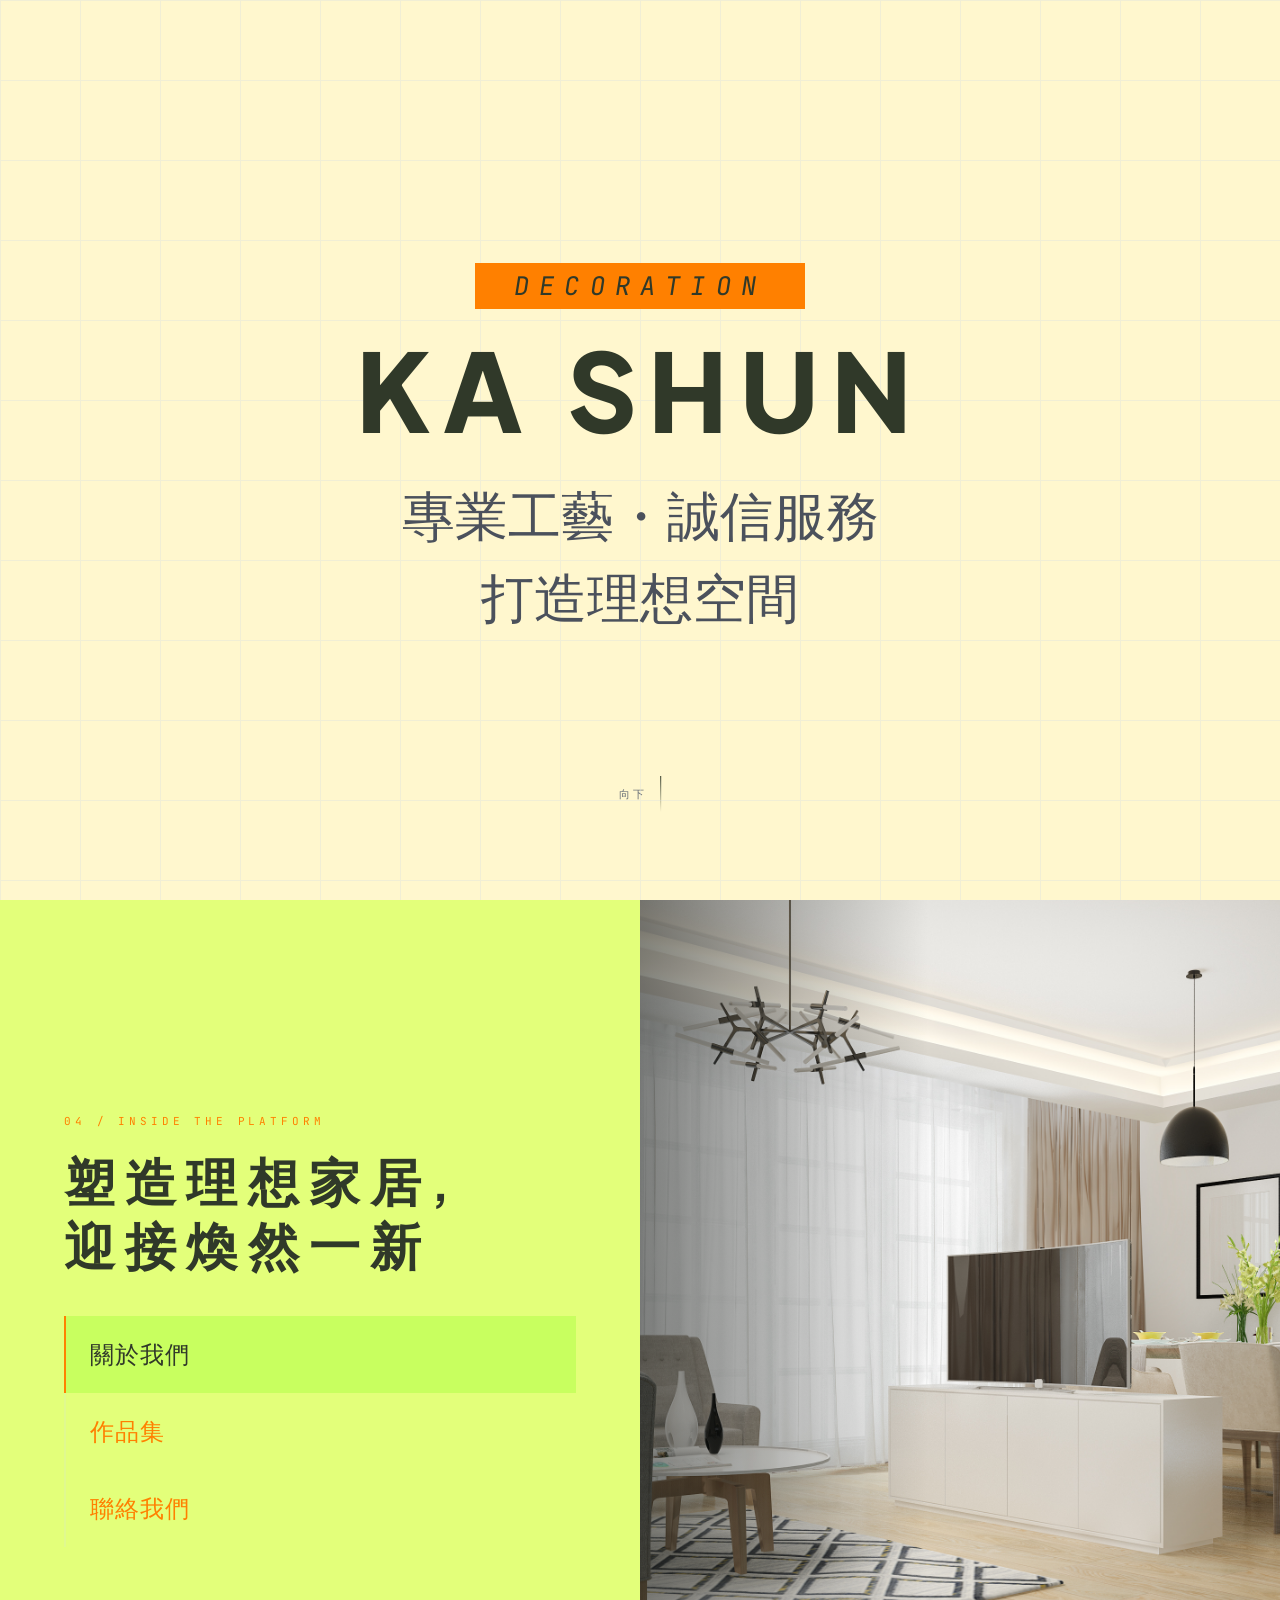
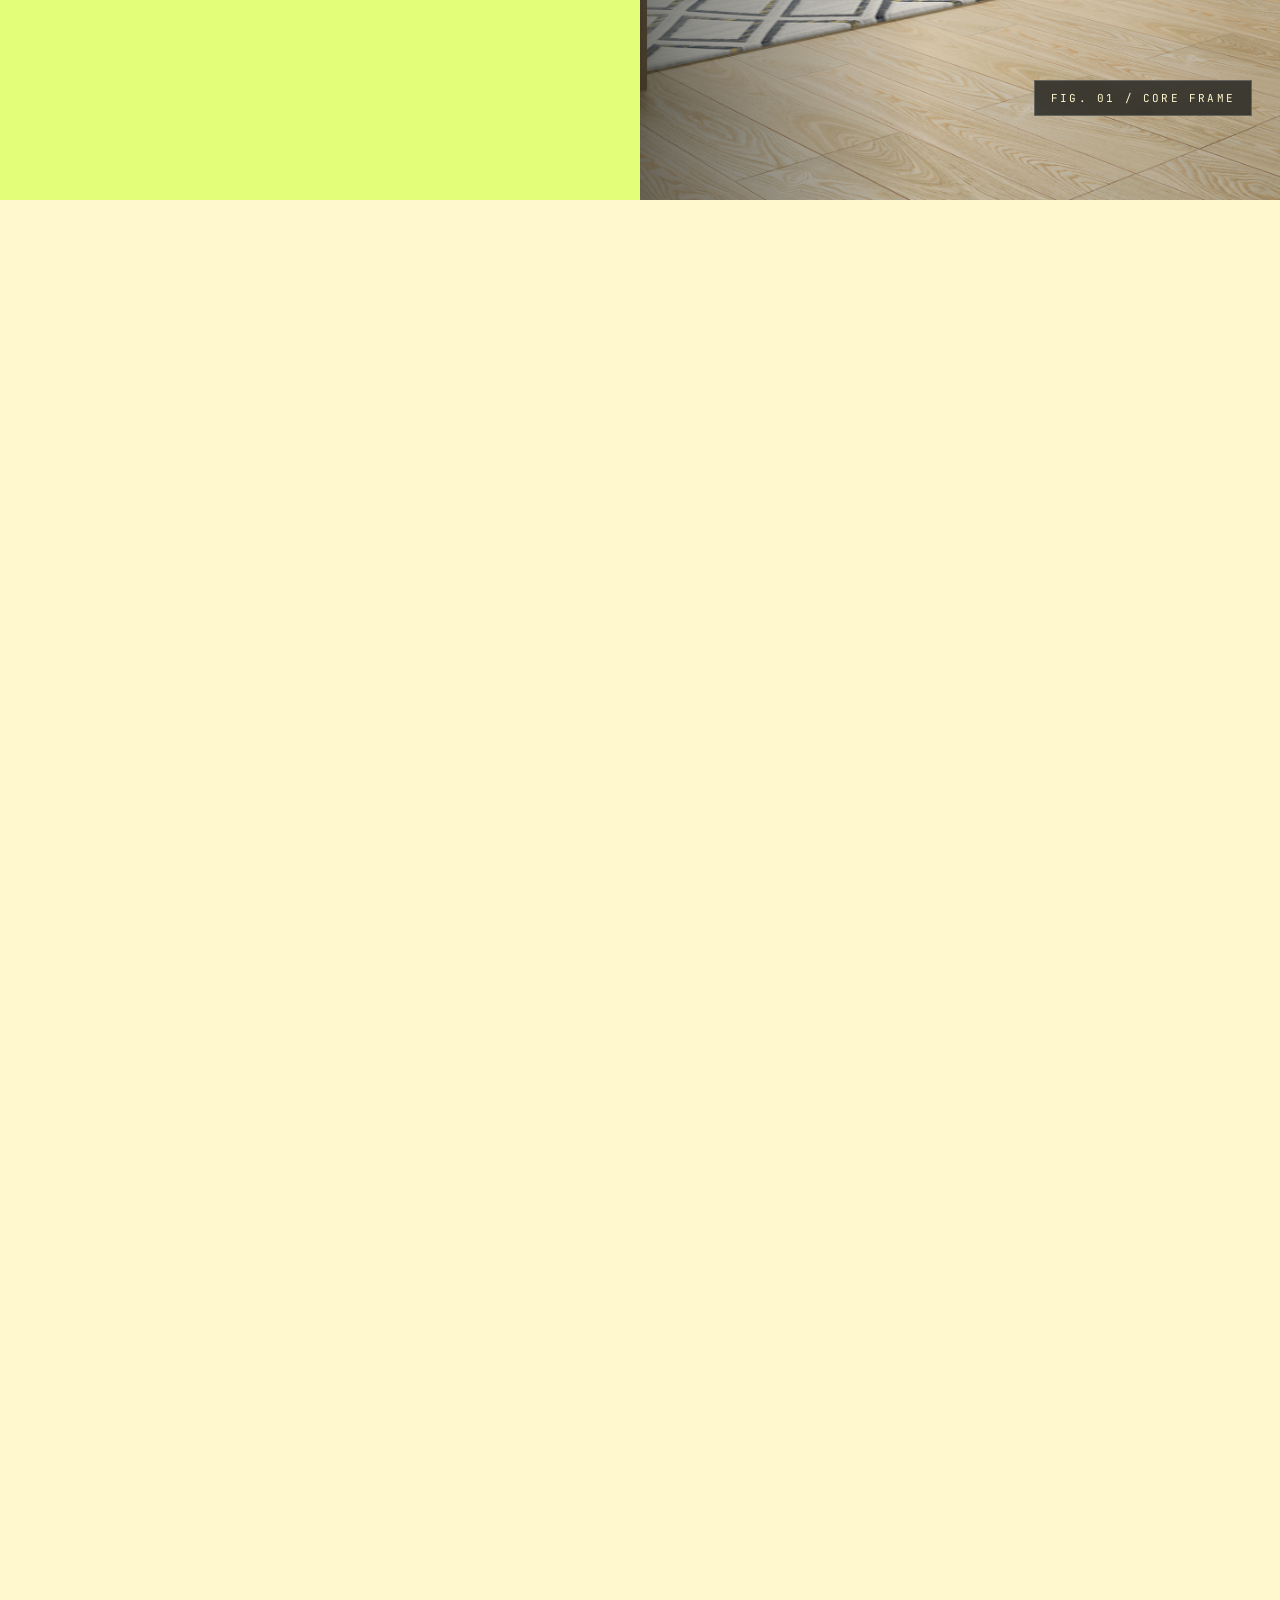
==== commit 7b59fe76: "Update index.html" ====
--- a/index.html
+++ b/index.html
@@ -117,7 +117,7 @@
 <section class="zcard card-matrix" data-card="4">
   <div class="matrix-left">
     <p class="mono-tag">04 / Inside the platform</p>
-    <h2 style="letter-spacing: 0.2em; line-height: clamp(40px,5vw,75px);">重新定義理想家居, <br>迎接煥然一新</h2>
+    <h2 style="letter-spacing: 0.2em; line-height: clamp(40px,5vw,75px);">塑造理想家居, <br>迎接煥然一新</h2>
     <div class="matrix-tabs">
       <button class="matrix-tab active" type="button" data-goto="core" aria-selected="true"><!--data-goto="core"-->
         <span class="tab-line"><span class="tab-name">關於我們</span></span>
--- a/css/templatemo-629-nexus-style.css
+++ b/css/templatemo-629-nexus-style.css
@@ -485,7 +485,7 @@
 
 .matrix-tab .tab-name {
   font-size: clamp(18px, 2vw, 24px);
-  font-weight: 600;
+  font-weight: 400;
   letter-spacing: 0.04em;
   color: var(--volt);
   transition: color 0.5s var(--ease-silk);
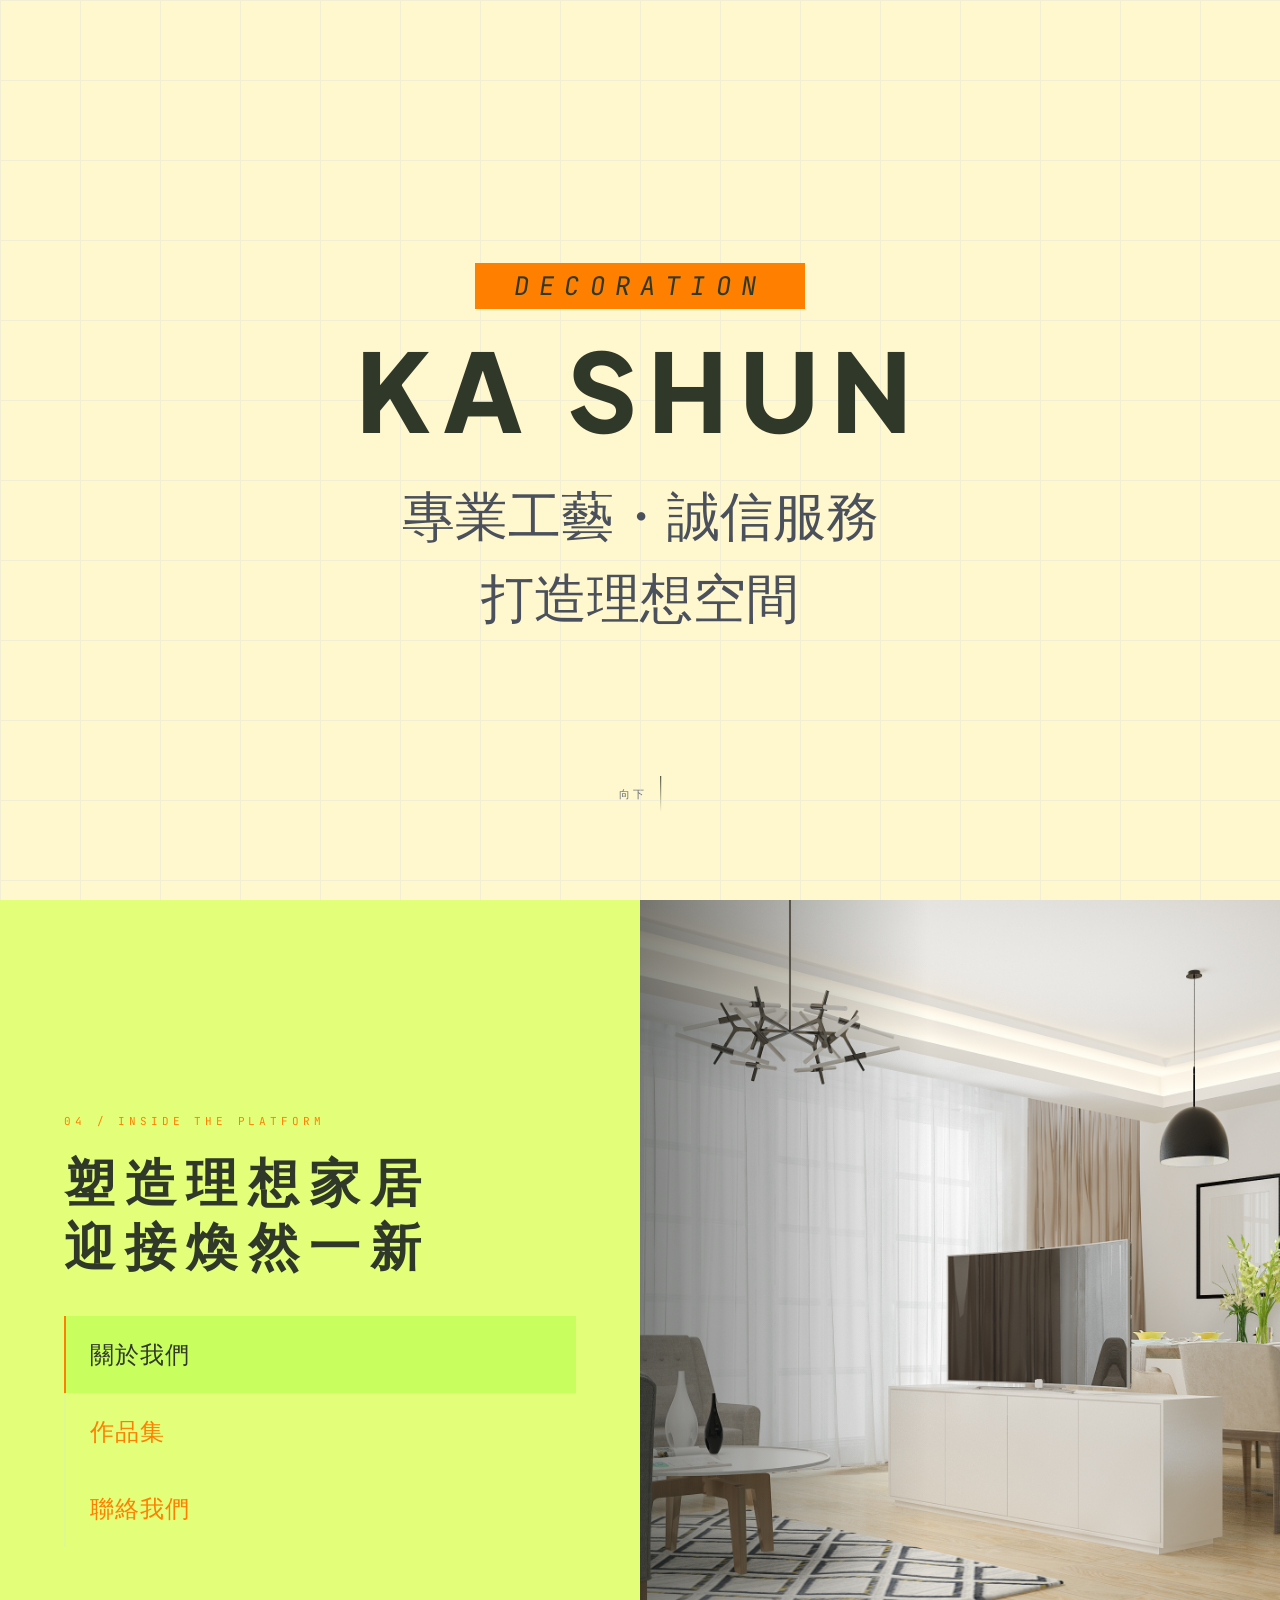
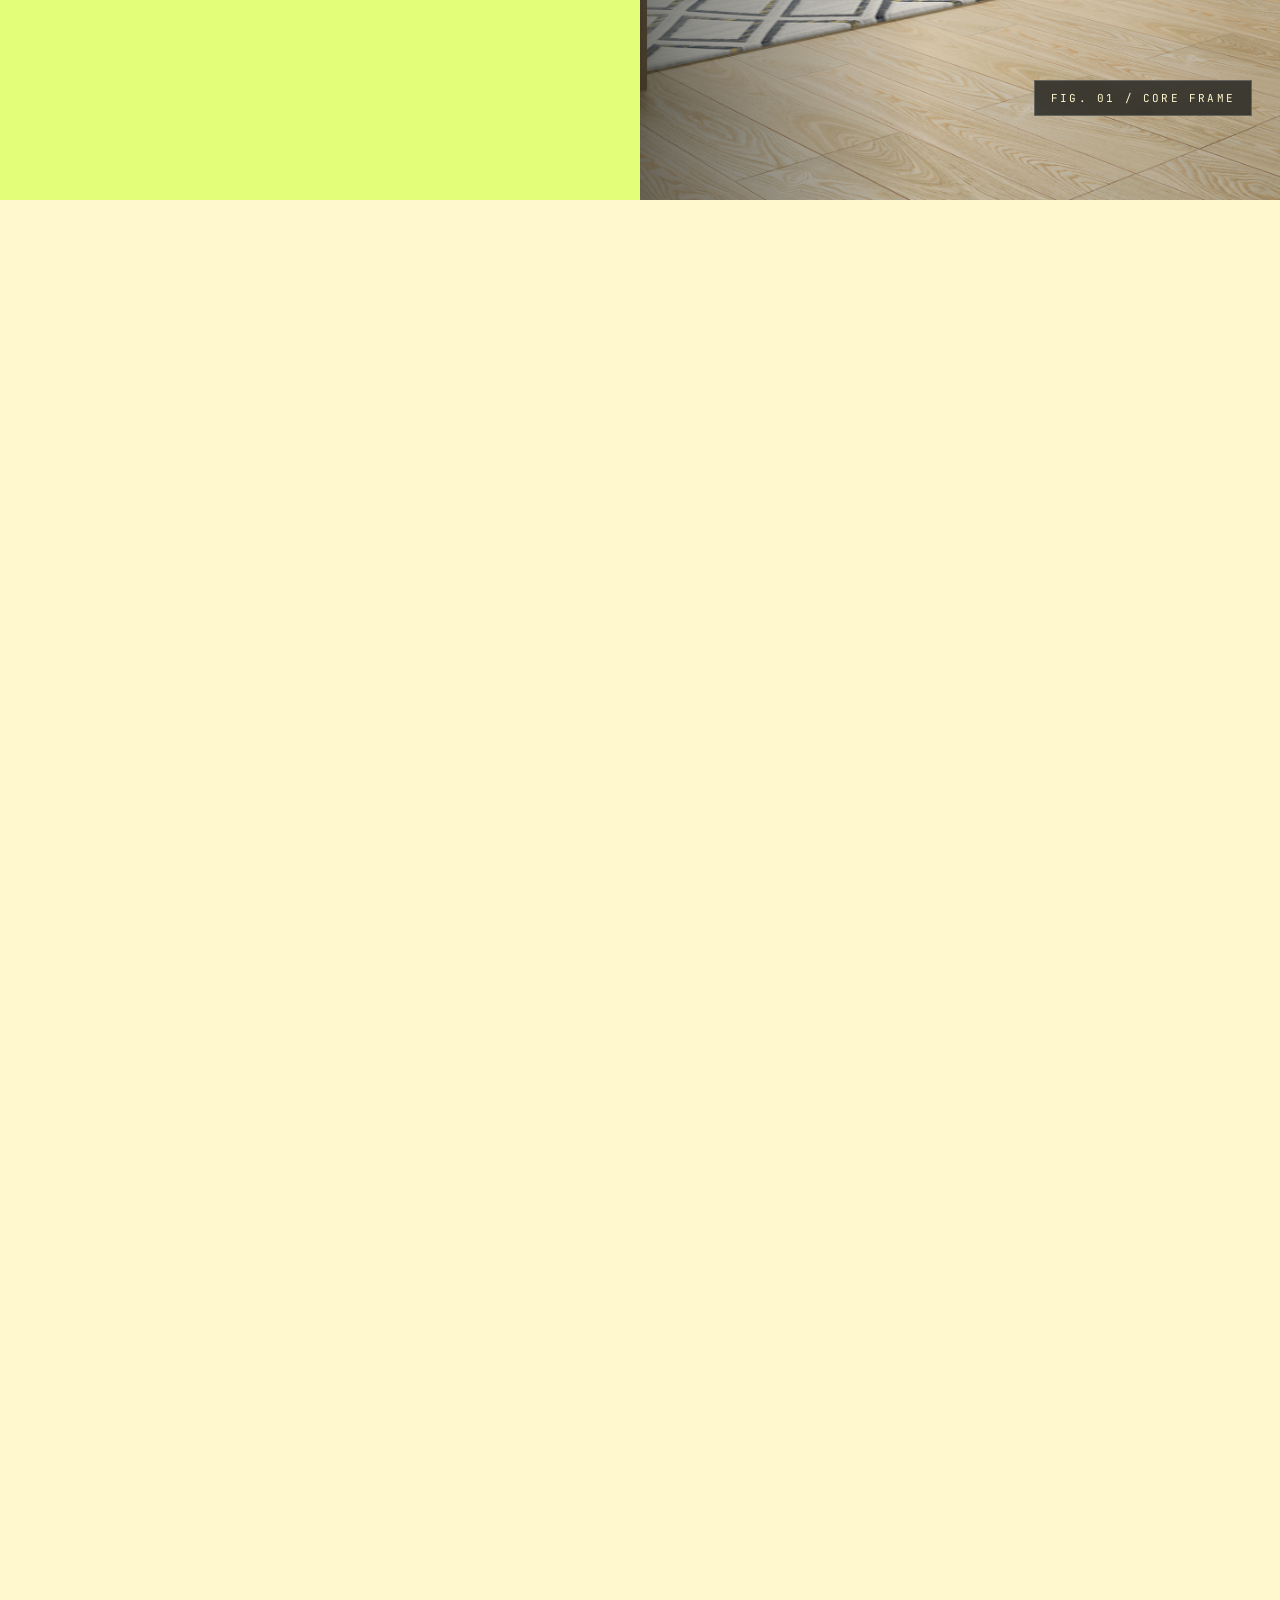
==== commit 33f31dca: "Update index.html" ====
--- a/index.html
+++ b/index.html
@@ -117,7 +117,7 @@
 <section class="zcard card-matrix" data-card="4">
   <div class="matrix-left">
     <p class="mono-tag">04 / Inside the platform</p>
-    <h2 style="letter-spacing: 0.2em; line-height: clamp(40px,5vw,75px);">塑造理想家居, <br>迎接煥然一新</h2>
+    <h2 style="letter-spacing: 0.2em; line-height: clamp(40px,5vw,75px);">塑造理想家居<br>迎接煥然一新</h2>
     <div class="matrix-tabs">
       <button class="matrix-tab active" type="button" data-goto="core" aria-selected="true"><!--data-goto="core"-->
         <span class="tab-line"><span class="tab-name">關於我們</span></span>
